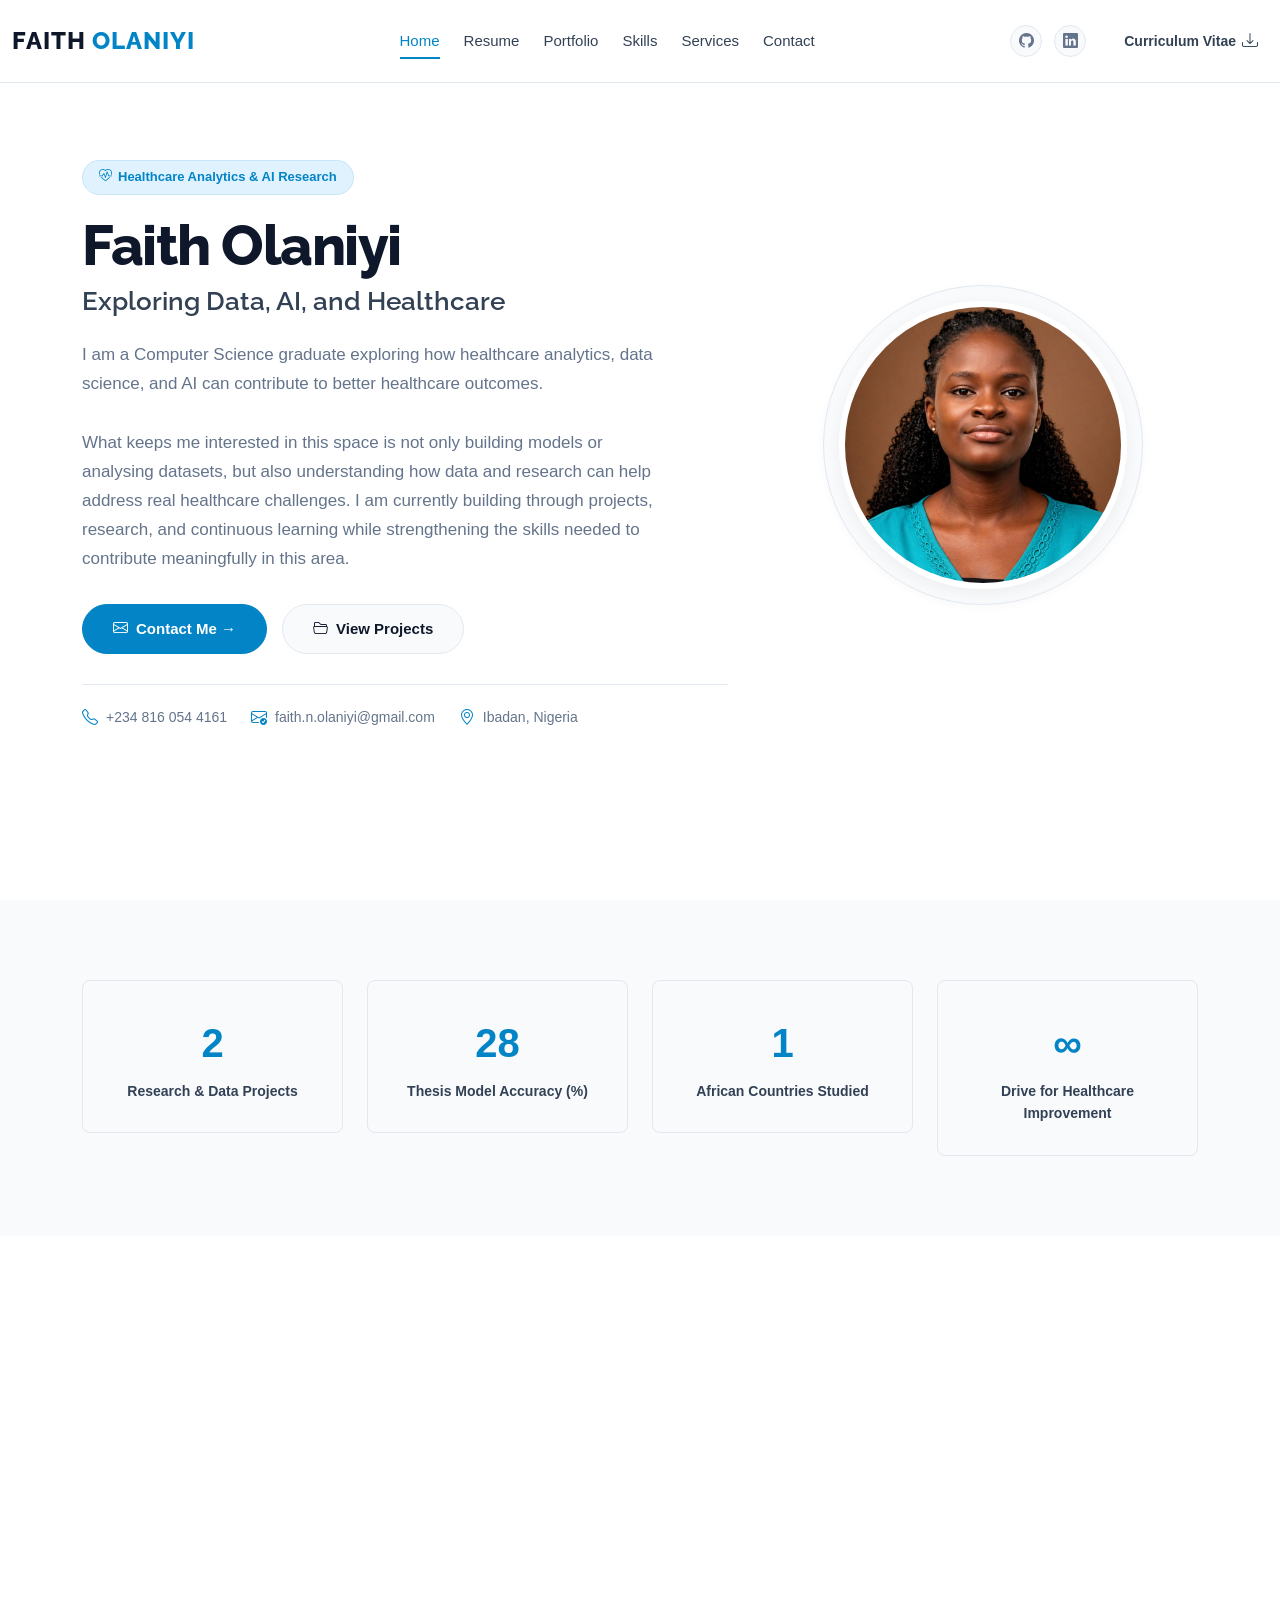
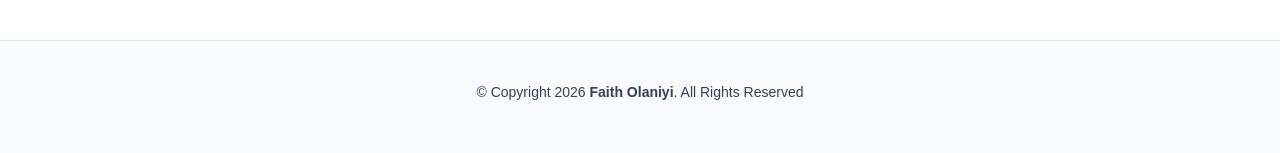
==== index.html @ afe3a3bd "fix nav button" ====
<!DOCTYPE html>
<html lang="en">

<head>
  <meta charset="utf-8">
  <meta content="width=device-width, initial-scale=1.0" name="viewport">

  <title>Faith Olaniyi | Healthcare Analytics • AI Research • Public Health</title>
  <meta
    content="Faith Olaniyi — Emerging Health Data Scientist and AI Researcher at the intersection of Machine Learning, Artificial Intelligence, and Public Health in Africa."
    name="description">
  <meta
    content="Health Data Science, AI Research, Machine Learning, Public Health, Child Malnutrition, Streamlit, Python"
    name="keywords">

  <!-- Favicons -->
  <link
    href="data:image/svg+xml,<svg xmlns=%22http://www.w3.org/2000/svg%22 viewBox=%220 0 100 100%22><text y=%22.9em%22 font-size=%2290%22>🩺</text></svg>"
    rel="icon">

  <!-- Google Fonts -->
  <link
    href="https://fonts.googleapis.com/css?family=Open+Sans:300,300i,400,400i,600,600i,700,700i|Raleway:300,300i,400,400i,500,500i,600,600i,700,700i|Poppins:300,300i,400,400i,500,500i,600,600i,700,700i"
    rel="stylesheet">

  <!-- Vendor CSS Files -->
  <link href="assets/vendor/aos/aos.css" rel="stylesheet">
  <link href="assets/vendor/bootstrap/css/bootstrap.min.css" rel="stylesheet">
  <link href="assets/vendor/bootstrap-icons/bootstrap-icons.css" rel="stylesheet">
  <link href="assets/vendor/boxicons/css/boxicons.min.css" rel="stylesheet">
  <link href="assets/vendor/glightbox/css/glightbox.min.css" rel="stylesheet">
  <link href="assets/vendor/swiper/swiper-bundle.min.css" rel="stylesheet">

  <!-- Template Main CSS File -->
  <link href="assets/css/style.css" rel="stylesheet">
</head>

<body>

  <!-- ======= Header ======= -->
  <header id="header" class="fixed-top">
    <div class="container-fluid d-flex justify-content-between align-items-center">

      <h1 class="logo me-auto me-lg-0"><a href="index.html">FAITH <span>OLANIYI</span></a></h1>

      <nav id="navbar" class="navbar order-last order-lg-0">
        <ul>
          <li><a class="active" href="index.html">Home</a></li>
          <li><a href="resume.html">Resume</a></li>
          <li><a href="portfolio.html">Portfolio</a></li>
          <li><a href="skills.html">Skills</a></li>
          <li><a href="services.html">Services</a></li>
          <li><a href="contact.html">Contact</a></li>
        </ul>
      </nav><!-- .navbar -->

      <div class="header-social-links d-flex align-items-center">
        <a href="https://github.com/faithopia21" class="github" target="_blank" rel="noopener" title="GitHub"><i
            class="bi bi-github"></i></a>
        <a href="https://www.linkedin.com/in/faith-oluwanifemi-olaniyi/" class="linkedin" target="_blank" rel="noopener"
          title="LinkedIn"><i class="bi bi-linkedin"></i></a>
        <a href="https://drive.google.com/file/d/1GLb9bj02l4oCWZSG1vQ8iIWyE7MvM2R3/view?usp=sharing" target="_blank"
          rel="noopener" class="header-cv-link ms-3" title="View Curriculum Vitae (Google Drive)">
          <span class="d-none d-md-inline">Curriculum Vitae</span>
          <span class="d-inline d-md-none">CV</span>
          <i class="bi bi-download"></i>
        </a>
      </div>

      <i class="bi bi-list mobile-nav-toggle ms-2"></i>

    </div>

  </header><!-- End Header -->

  <!-- ======= Mobile Nav Overlay (sibling of header — not inside it) ======= -->
  <!-- Keeping this outside #header avoids the backdrop-filter containing-block bug -->
  <div id="mobile-nav-overlay" aria-hidden="true">
    <div id="mobile-nav-drawer">
      <div id="mobile-nav-close">
        <i class="bi bi-x mobile-nav-close-icon" aria-label="Close menu"></i>
      </div>
      <nav>
        <ul>
          <li><a class="active" href="index.html">Home</a></li>
          <li><a href="resume.html">Resume</a></li>
          <li><a href="portfolio.html">Portfolio</a></li>
          <li><a href="skills.html">Skills</a></li>
          <li><a href="services.html">Services</a></li>
          <li><a href="contact.html">Contact</a></li>
        </ul>
      </nav>
    </div>
  </div><!-- End Mobile Nav Overlay -->

  <!-- ======= Hero Section ======= -->
  <section id="hero">
    <div class="container" data-aos="zoom-in" data-aos-delay="100">
      <div class="hero-content">
        <div class="hero-left text-start">
          <div class="badge-clinical">
            <i class="bi bi-heart-pulse"></i> Healthcare Analytics &amp; AI Research
          </div>
          <h1>Faith Olaniyi</h1>
          <h2>Exploring Data, AI, and Healthcare</h2>
          <p class="hero-bio">
            I am a Computer Science graduate exploring how healthcare analytics, data science, and AI can contribute to
            better healthcare outcomes.
          </p>
          <p class="hero-bio">
            What keeps me interested in this space is not only building models or analysing datasets, but also
            understanding how data and research can help address real healthcare challenges. I am currently building
            through projects, research, and continuous learning while strengthening the skills needed to contribute
            meaningfully in this area.
          </p>
          <div class="hero-btns">
            <a href="contact.html" class="btn-primary-blue"><i class="bi bi-envelope"></i> Contact Me &rarr;</a>
            <a href="portfolio.html" class="btn-secondary-blue"><i class="bi bi-folder2-open"></i> View Projects</a>
          </div>
          <div class="hero-contact-footer">
            <div class="hero-contact-item">
              <i class="bi bi-telephone"></i>
              <a href="tel:+2348160544161">+234 816 054 4161</a>
            </div>
            <div class="hero-contact-item">
              <i class="bi bi-envelope-check"></i>
              <a href="mailto:faith.n.olaniyi@gmail.com">faith.n.olaniyi@gmail.com</a>
            </div>
            <div class="hero-contact-item">
              <i class="bi bi-geo-alt"></i>
              <span>Ibadan, Nigeria</span>
            </div>
          </div>
        </div>
        <div class="hero-right">
          <div class="profile-image-container">
            <img src="assets/img/porfolio pic.jpg" alt="Faith Olaniyi Profile Picture">
          </div>
        </div>
      </div>
    </div>
  </section><!-- End Hero -->

  <main id="main">

    <!-- ======= Stats Section ======= -->
    <section id="facts" class="facts section-bg">
      <div class="container" data-aos="fade-up">

        <div class="row justify-content-center">
          <div class="col-lg-3 col-md-6 mb-4 mb-lg-0">
            <div class="stat-box">
              <span data-purecounter-start="0" data-purecounter-end="6" data-purecounter-duration="1"
                class="purecounter">0</span>
              <p>Research &amp; Data Projects</p>
            </div>
          </div>

          <div class="col-lg-3 col-md-6 mb-4 mb-lg-0">
            <div class="stat-box">
              <span data-purecounter-start="0" data-purecounter-end="91.67" data-purecounter-duration="1"
                class="purecounter">0</span>
              <p>Thesis Model Accuracy (%)</p>
            </div>
          </div>

          <div class="col-lg-3 col-md-6 mb-4 mb-md-0">
            <div class="stat-box">
              <span data-purecounter-start="0" data-purecounter-end="2" data-purecounter-duration="1"
                class="purecounter">0</span>
              <p>African Countries Studied</p>
            </div>
          </div>

          <div class="col-lg-3 col-md-6">
            <div class="stat-box">
              <span>&infin;</span>
              <p>Drive for Healthcare Improvement</p>
            </div>
          </div>
        </div>

      </div>
    </section><!-- End Stats Section -->


  </main><!-- End #main -->

  <!-- ======= Footer ======= -->
  <footer id="footer">
    <div class="container">
      <div class="copyright">
        &copy; Copyright 2026 <strong><span>Faith Olaniyi</span></strong>. All Rights Reserved
      </div>
    </div>
  </footer><!-- End Footer -->

  <div id="preloader"></div>
  <a href="#" class="back-to-top d-flex align-items-center justify-content-center"><i
      class="bi bi-arrow-up-short"></i></a>

  <!-- Vendor JS Files -->
  <script src="assets/vendor/purecounter/purecounter_vanilla.js"></script>
  <script src="assets/vendor/aos/aos.js"></script>
  <script src="assets/vendor/bootstrap/js/bootstrap.bundle.min.js"></script>
  <script src="assets/vendor/glightbox/js/glightbox.min.js"></script>
  <script src="assets/vendor/isotope-layout/isotope.pkgd.min.js"></script>
  <script src="assets/vendor/swiper/swiper-bundle.min.js"></script>
  <script src="assets/vendor/waypoints/noframework.waypoints.js"></script>
  <script src="assets/vendor/php-email-form/validate.js"></script>

  <!-- Template Main JS File -->
  <script src="assets/js/main.js"></script>

</body>

</html>
---- assets/css/style.css ----
/* Custom Clinical / Medical Blue CSS Theme
   Author: Antigravity / Faith Olaniyi Portfolio
   Color Palette: White, Slate Gray, Powder Blue/Medical Accent (#0284c7)
*/

:root {
  --bg-color: #ffffff;
  --bg-secondary: #f8fafc;
  --bg-tertiary: #f1f5f9;
  --text-primary: #0f172a; /* Slate 900 */
  --text-secondary: #334155; /* Slate 700 */
  --text-muted: #64748b; /* Slate 500 */
  --accent-color: #0284c7; /* Clinical sky-blue / powder-blue primary */
  --accent-hover: #0ea5e9; /* Sky 500 */
  --accent-light: #e0f2fe; /* Sky 100 */
  --border-color: #e2e8f0; /* Slate 200 */
  --card-bg: #ffffff;
  --header-bg: rgba(255, 255, 255, 0.95);
  --hero-overlay: rgba(255, 255, 255, 0.95);
  
  --shadow-sm: 0 2px 8px rgba(15, 23, 42, 0.03);
  --shadow-md: 0 8px 20px rgba(2, 132, 199, 0.06);
  --shadow-lg: 0 16px 36px rgba(2, 132, 199, 0.12);
  --transition: all 0.3s cubic-bezier(0.25, 0.8, 0.25, 1);
}

@media (prefers-color-scheme: dark) {
  :root {
    --bg-color: #0f172a; /* Slate 900 */
    --bg-secondary: #1e293b; /* Slate 800 */
    --bg-tertiary: #334155; /* Slate 700 */
    --text-primary: #f8fafc; /* Slate 50 */
    --text-secondary: #cbd5e1; /* Slate 300 */
    --text-muted: #94a3b8; /* Slate 400 */
    --accent-color: #38bdf8; /* Sky 400 */
    --accent-hover: #7dd3fc; /* Sky 300 */
    --accent-light: rgba(56, 189, 248, 0.15); /* Transparent Sky */
    --border-color: #334155; /* Slate 700 */
    --card-bg: #1e293b; /* Slate 800 */
    --header-bg: rgba(15, 23, 42, 0.95);
    --hero-overlay: rgba(15, 23, 42, 0.95);
    
    --shadow-sm: 0 2px 8px rgba(0, 0, 0, 0.2);
    --shadow-md: 0 8px 20px rgba(0, 0, 0, 0.3);
    --shadow-lg: 0 16px 36px rgba(0, 0, 0, 0.4);
  }
}

/* Global Styles */
body {
  font-family: -apple-system, BlinkMacSystemFont, "Segoe UI", Roboto, Helvetica, Arial, sans-serif;
  background-color: var(--bg-color);
  color: var(--text-secondary);
  line-height: 1.6;
}

a {
  color: var(--accent-color);
  text-decoration: none;
  transition: var(--transition);
}

a:hover {
  color: var(--accent-hover);
}

h1, h2, h3, h4, h5, h6 {
  font-family: "Raleway", -apple-system, sans-serif;
  color: var(--text-primary);
  font-weight: 700;
}

/* Main Wrapper */
#main {
  margin-top: 80px;
  min-height: calc(100vh - 160px);
}

@media (max-width: 992px) {
  #main {
    margin-top: 70px;
  }
}

/*--------------------------------------------------------------
# Preloader & Back to Top
--------------------------------------------------------------*/
#preloader {
  position: fixed;
  top: 0;
  left: 0;
  right: 0;
  bottom: 0;
  z-index: 9999;
  overflow: hidden;
  background: var(--bg-color);
}

#preloader:before {
  content: "";
  position: fixed;
  top: calc(50% - 30px);
  left: calc(50% - 30px);
  border: 4px solid var(--accent-color);
  border-top-color: var(--accent-light);
  border-radius: 50%;
  width: 50px;
  height: 50px;
  animation: animate-preloader 1s linear infinite;
}

@keyframes animate-preloader {
  0% { transform: rotate(0deg); }
  100% { transform: rotate(360deg); }
}

.back-to-top {
  position: fixed;
  visibility: hidden;
  opacity: 0;
  right: 20px;
  bottom: 20px;
  z-index: 996;
  background: var(--accent-color);
  width: 44px;
  height: 44px;
  border-radius: 50%;
  display: flex;
  align-items: center;
  justify-content: center;
  transition: var(--transition);
  box-shadow: 0 4px 10px rgba(2, 132, 199, 0.3);
}

.back-to-top i {
  font-size: 24px;
  color: #fff;
  line-height: 0;
}

.back-to-top:hover {
  background: var(--accent-hover);
  transform: translateY(-2px);
}

.back-to-top.active {
  visibility: visible;
  opacity: 1;
}

/*--------------------------------------------------------------
# Header & Navigation
--------------------------------------------------------------*/
#header {
  background: var(--header-bg);
  backdrop-filter: blur(8px);
  border-bottom: 1px solid var(--border-color);
  z-index: 997;
  padding: 15px 0;
  transition: var(--transition);
}

@media (max-width: 576px) {
  #header .logo {
    font-size: 15px;
    letter-spacing: 0.5px;
  }
}

@media (max-width: 420px) {
  #header .logo {
    font-size: 13px;
    letter-spacing: 0;
  }
}

@media (max-width: 768px) {
  #header {
    padding: 10px 0;
  }
}

#header .logo {
  font-size: 24px;
  margin: 0;
  padding: 0;
  font-weight: 800;
  letter-spacing: 1px;
}

#header .logo a {
  color: var(--text-primary);
  display: inline-flex;
  align-items: center;
  gap: 6px;
}

#header .logo a span {
  color: var(--accent-color);
}

.navbar {
  padding: 0;
}

.navbar ul {
  margin: 0;
  padding: 0;
  display: flex;
  list-style: none;
  align-items: center;
}

.navbar li {
  position: relative;
  padding: 10px 0 10px 24px;
}

.navbar a,
.navbar a:focus {
  display: flex;
  align-items: center;
  justify-content: space-between;
  font-family: -apple-system, sans-serif;
  font-size: 15px;
  font-weight: 500;
  color: var(--text-secondary);
  white-space: nowrap;
  transition: var(--transition);
  position: relative;
  padding: 4px 0;
}

.navbar a i {
  font-size: 12px;
  line-height: 0;
  margin-left: 5px;
}

.navbar>ul>li>a::before {
  content: "";
  position: absolute;
  width: 0;
  height: 2px;
  bottom: -2px;
  left: 0;
  background-color: var(--accent-color);
  visibility: hidden;
  transition: var(--transition);
}

.navbar a:hover::before,
.navbar li:hover>a::before,
.navbar .active::before {
  visibility: visible;
  width: 100%;
}

.navbar a:hover,
.navbar .active,
.navbar .active:focus,
.navbar li:hover>a {
  color: var(--accent-color);
}

/* Header Social Links & CV Button */
.header-social-links {
  padding-left: 15px;
  gap: 12px;
}

.header-social-links a {
  color: var(--text-muted);
  display: inline-flex;
  align-items: center;
  justify-content: center;
  width: 32px;
  height: 32px;
  border-radius: 50%;
  background: var(--bg-secondary);
  border: 1px solid var(--border-color);
  transition: var(--transition);
  font-size: 15px;
}

.header-social-links a:hover {
  color: var(--accent-color);
  background: var(--accent-light);
  border-color: var(--accent-color);
  transform: translateY(-2px);
}

.header-social-links .header-cv-link {
  color: var(--text-secondary);
  font-size: 14px;
  font-weight: 600;
  padding: 4px 10px;
  display: inline-flex;
  align-items: center;
  gap: 6px;
  width: auto;
  height: auto;
  background: none;
  border: none;
  border-radius: 0;
  transition: var(--transition);
}

.header-social-links .header-cv-link:hover {
  color: var(--accent-color);
  background: none;
  transform: translateY(-1px);
}

.header-social-links .header-cv-link i {
  font-size: 16px;
}

/* Mobile Nav Toggle (hamburger in header) */
.mobile-nav-toggle {
  color: var(--text-primary);
  font-size: 28px;
  cursor: pointer;
  display: none;
  line-height: 0;
  background: none;
  border: none;
  padding: 0;
  transition: var(--transition);
}

@media (max-width: 991px) {
  /* Show hamburger; hide desktop nav links */
  .mobile-nav-toggle {
    display: block;
  }
  .navbar ul {
    display: none;
  }

  /* Prevent page from scrolling behind the open drawer */
  body.mobile-nav-active {
    overflow: hidden;
  }
}

/* Desktop: always hide the overlay regardless */
@media (min-width: 992px) {
  #mobile-nav-overlay {
    visibility: hidden !important;
    pointer-events: none !important;
    opacity: 0 !important;
  }
}

/* ─── Mobile Nav Overlay (backdrop + drawer container) ─── */
#mobile-nav-overlay {
  visibility: hidden;
  pointer-events: none;
  position: fixed;
  inset: 0;
  background: rgba(15, 23, 42, 0.5);
  backdrop-filter: blur(3px);
  z-index: 1000;           /* > #header z-index: 997 */
  opacity: 0;
  transition: opacity 0.25s ease, visibility 0s linear 0.25s;
}

#mobile-nav-overlay.active {
  visibility: visible;
  pointer-events: auto;
  opacity: 1;
  transition: opacity 0.25s ease, visibility 0s linear 0s;
}

/* ─── Slide-out Drawer Panel ─── */
#mobile-nav-drawer {
  position: absolute;
  top: 0;
  right: 0;
  bottom: 0;
  width: 290px;
  max-width: 88%;
  background: var(--card-bg);
  border-left: 1px solid var(--border-color);
  box-shadow: -6px 0 32px rgba(0, 0, 0, 0.2);
  display: flex;
  flex-direction: column;
  overflow-y: auto;
  transform: translateX(100%);
  transition: transform 0.3s cubic-bezier(0.4, 0, 0.2, 1);
}

#mobile-nav-overlay.active #mobile-nav-drawer {
  transform: translateX(0);
}

/* ─── Close Button (X) — top of drawer, not floating ─── */
#mobile-nav-close {
  position: sticky;
  top: 0;
  display: flex;
  align-items: center;
  justify-content: flex-end;
  padding: 18px 20px 12px 20px;
  background: var(--card-bg);
  z-index: 1;
  flex-shrink: 0;
}

.mobile-nav-close-icon {
  font-size: 26px;
  color: var(--text-muted);
  cursor: pointer;
  line-height: 1;
  padding: 6px;
  border-radius: 8px;
  transition: var(--transition);
  background: none;
  border: none;
}

.mobile-nav-close-icon:hover {
  color: var(--accent-color);
  background: var(--accent-light);
}

/* ─── Nav Links inside Drawer ─── */
#mobile-nav-drawer nav {
  flex: 1;
  padding: 8px 0 30px 0;
}

#mobile-nav-drawer nav ul {
  list-style: none;
  margin: 0;
  padding: 0;
  display: flex;
  flex-direction: column;
}

#mobile-nav-drawer nav ul li {
  border-bottom: 1px solid var(--border-color);
}

#mobile-nav-drawer nav ul li:last-child {
  border-bottom: none;
}

#mobile-nav-drawer nav ul li a {
  display: flex;
  align-items: center;
  gap: 14px;
  padding: 16px 28px;
  font-size: 16px;
  font-weight: 600;
  color: var(--text-secondary);
  text-decoration: none;
  transition: var(--transition);
  white-space: nowrap;
}

#mobile-nav-drawer nav ul li a::before {
  content: '';
  display: block;
  width: 6px;
  height: 6px;
  border-radius: 50%;
  background: var(--border-color);
  flex-shrink: 0;
  transition: var(--transition);
}

#mobile-nav-drawer nav ul li a:hover,
#mobile-nav-drawer nav ul li a.active {
  color: var(--accent-color);
  background: var(--accent-light);
}

#mobile-nav-drawer nav ul li a:hover::before,
#mobile-nav-drawer nav ul li a.active::before {
  background: var(--accent-color);
}

/*--------------------------------------------------------------
# Sections General
--------------------------------------------------------------*/
section {
  padding: 80px 0;
}

.section-bg {
  background-color: var(--bg-secondary);
}

.section-title {
  text-align: center;
  padding-bottom: 40px;
}

.section-title h2 {
  font-size: 32px;
  font-weight: 800;
  text-transform: uppercase;
  margin-bottom: 15px;
  padding-bottom: 15px;
  position: relative;
  letter-spacing: 1px;
}

.section-title h2::after {
  content: "";
  position: absolute;
  display: block;
  width: 60px;
  height: 3px;
  background: var(--accent-color);
  bottom: 0;
  left: calc(50% - 30px);
}

.section-title p {
  color: var(--text-muted);
  max-width: 600px;
  margin: 0 auto;
  font-size: 16px;
}

/*--------------------------------------------------------------
# Hero Section (Screenshot Inspired)
--------------------------------------------------------------*/
#hero {
  width: 100%;
  min-height: calc(100vh - 80px);
  display: flex;
  align-items: center;
  padding: 130px 0 60px 0;
  background: linear-gradient(var(--hero-overlay), var(--hero-overlay)), url("../img/hero-bg.jpeg") center center no-repeat;
  background-size: cover;
}

.hero-content {
  display: flex;
  align-items: center;
  justify-content: space-between;
  gap: 40px;
  width: 100%;
}

.hero-left {
  flex: 1.2;
}

.hero-right {
  flex: 0.8;
  display: flex;
  justify-content: center;
  align-items: center;
}

.badge-clinical {
  display: inline-flex;
  align-items: center;
  gap: 6px;
  background: var(--accent-light);
  color: var(--accent-color);
  font-size: 13px;
  font-weight: 600;
  padding: 6px 16px;
  border-radius: 50px;
  margin-bottom: 20px;
  border: 1px solid rgba(2, 132, 199, 0.1);
}

#hero h1 {
  font-size: 56px;
  line-height: 1.1;
  color: var(--text-primary);
  margin-bottom: 10px;
  font-weight: 800;
  letter-spacing: -1.5px;
}

#hero h2 {
  font-size: 26px;
  font-weight: 600;
  color: var(--text-secondary);
  margin-bottom: 24px;
}

.hero-bio {
  font-size: 17px;
  color: var(--text-muted);
  margin-bottom: 30px;
  max-width: 580px;
  line-height: 1.7;
}

.hero-btns {
  display: flex;
  gap: 15px;
  margin-bottom: 30px;
  flex-wrap: wrap;
}

.btn-primary-blue,
.btn-secondary-blue {
  font-family: -apple-system, sans-serif;
  font-weight: 600;
  font-size: 15px;
  padding: 12px 30px;
  border-radius: 50px;
  display: inline-flex;
  align-items: center;
  gap: 8px;
  transition: var(--transition);
}

.btn-primary-blue {
  background: var(--accent-color);
  color: #fff;
  border: 1px solid var(--accent-color);
}

.btn-primary-blue:hover {
  background: var(--accent-hover);
  border-color: var(--accent-hover);
  color: #fff;
  transform: translateY(-2px);
  box-shadow: 0 6px 20px rgba(2, 132, 199, 0.2);
}

.btn-secondary-blue {
  background: var(--bg-secondary);
  color: var(--text-primary);
  border: 1px solid var(--border-color);
}

.btn-secondary-blue:hover {
  background: var(--bg-tertiary);
  border-color: var(--text-muted);
  color: var(--text-primary);
  transform: translateY(-2px);
}

.btn-primary-blue.btn-sm,
.btn-secondary-blue.btn-sm {
  padding: 6px 16px;
  font-size: 13px;
  gap: 5px;
}

.hero-contact-footer {
  display: flex;
  gap: 24px;
  border-top: 1px solid var(--border-color);
  padding-top: 20px;
  flex-wrap: wrap;
}

.hero-contact-item {
  display: flex;
  align-items: center;
  gap: 8px;
  font-size: 14px;
  color: var(--text-muted);
}

.hero-contact-item i {
  color: var(--accent-color);
  font-size: 16px;
}

.hero-contact-item a {
  color: var(--text-muted);
}

.hero-contact-item a:hover {
  color: var(--accent-color);
}

/* Circular Profile Pic (Screenshot Inspired) */
.profile-image-container {
  position: relative;
  width: 320px;
  height: 320px;
  border-radius: 50%;
  padding: 15px;
  background: var(--bg-secondary);
  border: 1px solid var(--border-color);
  box-shadow: var(--shadow-sm);
  display: flex;
  justify-content: center;
  align-items: center;
  transition: var(--transition);
}

.profile-image-container:hover {
  box-shadow: var(--shadow-lg);
  border-color: var(--accent-color);
}

.profile-image-container img {
  width: 100%;
  height: 100%;
  border-radius: 50%;
  object-fit: cover;
  border: 6px solid #fff;
  box-shadow: 0 4px 15px rgba(0, 0, 0, 0.05);
}

@media (max-width: 991px) {
  [data-aos] {
    opacity: 1 !important;
    transform: none !important;
    transition: none !important;
  }
  #hero {
    min-height: auto;
    height: auto;
    padding: 120px 0 60px 0;
  }
  .hero-content {
    flex-direction: column;
    text-align: center;
  }
  .hero-left {
    order: 2;
  }
  .hero-right {
    order: 1;
    margin-bottom: 20px;
  }
  .hero-bio {
    margin-left: auto;
    margin-right: auto;
  }
  .hero-btns {
    justify-content: center;
  }
  .hero-contact-footer {
    justify-content: center;
  }
  #hero h1 {
    font-size: 36px;
    letter-spacing: -0.5px;
  }
  #hero h2 {
    font-size: 20px;
  }
  .profile-image-container {
    width: 260px;
    height: 260px;
  }
}

@media (max-width: 576px) {
  #hero h1 {
    font-size: 28px;
    letter-spacing: -0.5px;
  }
  #hero h2 {
    font-size: 17px;
    margin-bottom: 16px;
  }
  .hero-bio {
    font-size: 15px;
  }
}

/*--------------------------------------------------------------
# About & Skills
--------------------------------------------------------------*/
.about-box {
  background: var(--card-bg);
  border-radius: 12px;
  border: 1px solid var(--border-color);
  padding: 40px;
  box-shadow: var(--shadow-sm);
}

.about-details ul {
  list-style: none;
  padding: 0;
}

.about-details ul li {
  padding-bottom: 12px;
  display: flex;
  align-items: center;
  gap: 10px;
}

.about-details ul i {
  font-size: 20px;
  color: var(--accent-color);
}

.skills-content {
  margin-top: 30px;
}

.skills .progress {
  height: 60px;
  display: block;
  background: none;
  border-radius: 0;
  margin-bottom: 10px;
}

.skills .progress .skill {
  padding: 0;
  margin: 0 0 6px 0;
  text-transform: uppercase;
  display: block;
  font-weight: 600;
  font-size: 13px;
  color: var(--text-primary);
}

.skills .progress .skill .val {
  float: right;
}

.skills .progress-bar-wrap {
  background: var(--bg-tertiary);
  border-radius: 4px;
}

.skills .progress-bar {
  width: 1px;
  height: 8px;
  transition: 0.9s;
  background-color: var(--accent-color);
  border-radius: 4px;
}

/* Stats Counter Box */
.stat-box {
  text-align: center;
  padding: 30px;
  background: var(--bg-secondary);
  border: 1px solid var(--border-color);
  border-radius: 8px;
  transition: var(--transition);
}

.stat-box:hover {
  transform: translateY(-3px);
  border-color: var(--accent-color);
  box-shadow: var(--shadow-md);
}

.stat-box span {
  font-size: 40px;
  font-weight: 800;
  color: var(--accent-color);
  display: block;
  margin-bottom: 5px;
}

.stat-box p {
  margin: 0;
  font-size: 14px;
  font-weight: 600;
  color: var(--text-secondary);
}

/*--------------------------------------------------------------
# Resume (Clinical Timeline)
--------------------------------------------------------------*/
.resume .resume-title {
  font-size: 22px;
  font-weight: 700;
  margin-top: 20px;
  margin-bottom: 20px;
  color: var(--text-primary);
  text-transform: uppercase;
  letter-spacing: 0.5px;
}

.resume .resume-item {
  padding: 0 0 25px 25px;
  margin-top: -2px;
  border-left: 2px solid var(--accent-light);
  position: relative;
}

.resume .resume-item:hover {
  border-left-color: var(--accent-color);
}

.resume .resume-item h4 {
  font-size: 18px;
  font-weight: 700;
  color: var(--text-primary);
  margin-bottom: 5px;
}

.resume .resume-item h5 {
  font-size: 14px;
  background: var(--accent-light);
  padding: 4px 12px;
  display: inline-block;
  font-weight: 600;
  margin-bottom: 12px;
  color: var(--accent-color);
  border-radius: 4px;
}

.resume .resume-item p em {
  font-style: normal;
  font-weight: 600;
  color: var(--text-muted);
}

.resume .resume-item ul {
  padding-left: 20px;
  margin-top: 10px;
}

.resume .resume-item ul li {
  padding-bottom: 8px;
}

.resume .resume-item::before {
  content: "";
  position: absolute;
  width: 14px;
  height: 14px;
  border-radius: 50%;
  left: -8px;
  top: 4px;
  background: #fff;
  border: 2px solid var(--accent-color);
  transition: var(--transition);
}

.resume .resume-item:hover::before {
  background: var(--accent-color);
}

.resume .resume-item:last-child {
  padding-bottom: 0;
  border-left: 0;
}

.resume-skills-grid {
  display: grid;
  grid-template-columns: repeat(auto-fit, minmax(200px, 1fr));
  gap: 20px;
  margin-top: 30px;
}

.resume-skill-card {
  background: var(--bg-secondary);
  border: 1px solid var(--border-color);
  padding: 24px;
  border-radius: 8px;
}

.resume-skill-card h4 {
  font-size: 16px;
  margin-bottom: 12px;
  border-bottom: 2px solid var(--border-color);
  padding-bottom: 6px;
}

.resume-skill-card ul {
  list-style: none;
  padding: 0;
}

.resume-skill-card li {
  font-size: 14px;
  margin-bottom: 8px;
  display: flex;
  align-items: center;
  gap: 8px;
}

.resume-skill-card li::before {
  content: "•";
  color: var(--accent-color);
  font-size: 18px;
}

/*--------------------------------------------------------------
# Services
--------------------------------------------------------------*/
.services .icon-box {
  text-align: left;
  padding: 40px 30px;
  transition: var(--transition);
  background: var(--card-bg);
  border: 1px solid var(--border-color);
  border-radius: 12px;
  box-shadow: var(--shadow-sm);
  height: 100%;
}

.services .icon-box:hover {
  transform: translateY(-5px);
  box-shadow: var(--shadow-lg);
  border-color: var(--accent-color);
}

.services .icon-box .icon {
  margin-bottom: 20px;
  width: 60px;
  height: 60px;
  display: flex;
  align-items: center;
  justify-content: center;
  background: var(--accent-light);
  border-radius: 12px;
}

.services .icon-box .icon i {
  font-size: 28px;
  color: var(--accent-color);
}

.services .icon-box h4 {
  font-weight: 700;
  margin-bottom: 12px;
  font-size: 20px;
}

.services .icon-box h4 a {
  color: var(--text-primary);
}

.services .icon-box h4 a:hover {
  color: var(--accent-color);
}

.services .icon-box p {
  line-height: 24px;
  font-size: 14px;
  color: var(--text-muted);
  margin-bottom: 0;
}

/*--------------------------------------------------------------
# Portfolio (Filters and Antigravity Cards)
--------------------------------------------------------------*/
.portfolio #portfolio-flters {
  padding: 0;
  margin: 0 auto 30px auto;
  list-style: none;
  text-align: center;
}

.portfolio #portfolio-flters li {
  cursor: pointer;
  display: inline-block;
  padding: 8px 20px;
  font-size: 14px;
  font-weight: 600;
  line-height: 1;
  text-transform: uppercase;
  color: var(--text-secondary);
  margin: 0 4px 10px 4px;
  transition: var(--transition);
  border-radius: 50px;
  border: 1px solid var(--border-color);
  background: var(--bg-color);
}

.portfolio #portfolio-flters li:hover,
.portfolio #portfolio-flters li.filter-active {
  color: #fff;
  background: var(--accent-color);
  border-color: var(--accent-color);
}

/* Antigravity Card Layout */
.portfolio-item {
  margin-bottom: 30px;
}

.portfolio-item-content {
  background: var(--card-bg);
  border: 1px solid var(--border-color);
  border-radius: 12px;
  padding: 30px;
  box-shadow: var(--shadow-sm);
  transition: transform 0.3s cubic-bezier(0.25, 0.8, 0.25, 1), box-shadow 0.3s cubic-bezier(0.25, 0.8, 0.25, 1), border-color 0.3s ease;
  cursor: pointer;
  text-align: left;
}

/* Hover State: The Lift (Antigravity) */
.portfolio-item-content:hover {
  transform: translateY(-8px);
  box-shadow: var(--shadow-lg);
  border-color: var(--accent-color);
}

.project-header {
  display: flex;
  justify-content: space-between;
  align-items: flex-start;
  flex-wrap: wrap;
  gap: 15px;
  margin-bottom: 15px;
}

.project-badge {
  display: inline-block;
  font-size: 11px;
  font-weight: 700;
  text-transform: uppercase;
  letter-spacing: 0.5px;
  padding: 4px 12px;
  border-radius: 50px;
  margin-bottom: 8px;
}

.project-badge.research {
  background: var(--accent-light);
  color: var(--accent-color);
}

.project-badge.clinical {
  background: #f0fdfa;
  color: #0d9488;
}

.project-badge.engineering {
  background: #f0f3ff;
  color: #4f6cf7;
}

.project-title {
  font-size: 22px;
  font-weight: 700;
  color: var(--text-primary);
  margin: 0;
}

.portfolio-item-content:hover .project-title {
  color: var(--accent-color);
}

.project-description {
  font-size: 15px;
  color: var(--text-secondary);
  line-height: 1.6;
  margin-bottom: 20px;
}

.project-meta {
  display: flex;
  justify-content: space-between;
  align-items: center;
  flex-wrap: wrap;
  gap: 15px;
  border-top: 1px solid var(--border-color);
  padding-top: 15px;
}

.project-tags {
  display: flex;
  flex-wrap: wrap;
  gap: 8px;
}

.project-tags .tag {
  background: var(--bg-secondary);
  color: var(--text-muted);
  font-size: 13px;
  padding: 4px 12px;
  border-radius: 6px;
  display: inline-flex;
  align-items: center;
  gap: 5px;
  transition: var(--transition);
}

.portfolio-item-content:hover .project-tags .tag {
  background: var(--accent-light);
  color: var(--accent-color);
}

.project-links {
  display: flex;
  gap: 12px;
}

.project-links a {
  display: inline-flex;
  align-items: center;
  gap: 6px;
  font-size: 14px;
  font-weight: 600;
  padding: 8px 16px;
  border-radius: 50px;
  transition: var(--transition);
}

.project-links .btn-github {
  background: #24292e;
  color: #fff;
  border: 1px solid #24292e;
}

.project-links .btn-github:hover {
  background: #33393f;
  border-color: #33393f;
  transform: translateY(-2px);
}

.project-links .btn-live {
  background: var(--accent-color);
  color: #fff;
  border: 1px solid var(--accent-color);
}

.project-links .btn-live:hover {
  background: var(--accent-hover);
  border-color: var(--accent-hover);
  color: #fff;
  transform: translateY(-2px);
}

@media (max-width: 768px) {
  .project-header {
    flex-direction: column;
    align-items: flex-start;
  }
  .project-links {
    width: 100%;
    margin-top: 10px;
  }
}

/*--------------------------------------------------------------
# Contact Page Layout
--------------------------------------------------------------*/
.contact .info {
  background: var(--card-bg);
  border: 1px solid var(--border-color);
  border-radius: 12px;
  padding: 40px;
  box-shadow: var(--shadow-sm);
}

.contact .info-item {
  display: flex;
  align-items: center;
  padding: 20px;
  background: var(--bg-secondary);
  border: 1px solid var(--border-color);
  border-radius: 8px;
  transition: var(--transition);
  height: 100%;
}

.contact .info-item:hover {
  transform: translateY(-3px);
  border-color: var(--accent-color);
  box-shadow: var(--shadow-md);
  background: var(--bg-color);
}

.contact .info-item i {
  font-size: 24px;
  color: var(--accent-color);
  background: var(--accent-light);
  width: 50px;
  height: 50px;
  display: flex;
  justify-content: center;
  align-items: center;
  border-radius: 50%;
  margin-right: 15px;
}

.contact .info-item h4 {
  font-size: 18px;
  font-weight: 700;
  margin-bottom: 2px;
  color: var(--text-primary);
}

.contact .info-item p {
  font-size: 14px;
  margin: 0;
  color: var(--text-muted);
}

.contact .info-item p a {
  color: var(--text-secondary);
}

.contact .info-item p a:hover {
  color: var(--accent-color);
}

/*--------------------------------------------------------------
# Footer
--------------------------------------------------------------*/
#footer {
  background: var(--bg-secondary);
  border-top: 1px solid var(--border-color);
  padding: 40px 0;
  color: var(--text-secondary);
  font-size: 14px;
  text-align: center;
}

#footer .copyright {
  margin-bottom: 10px;
  font-weight: 500;
}
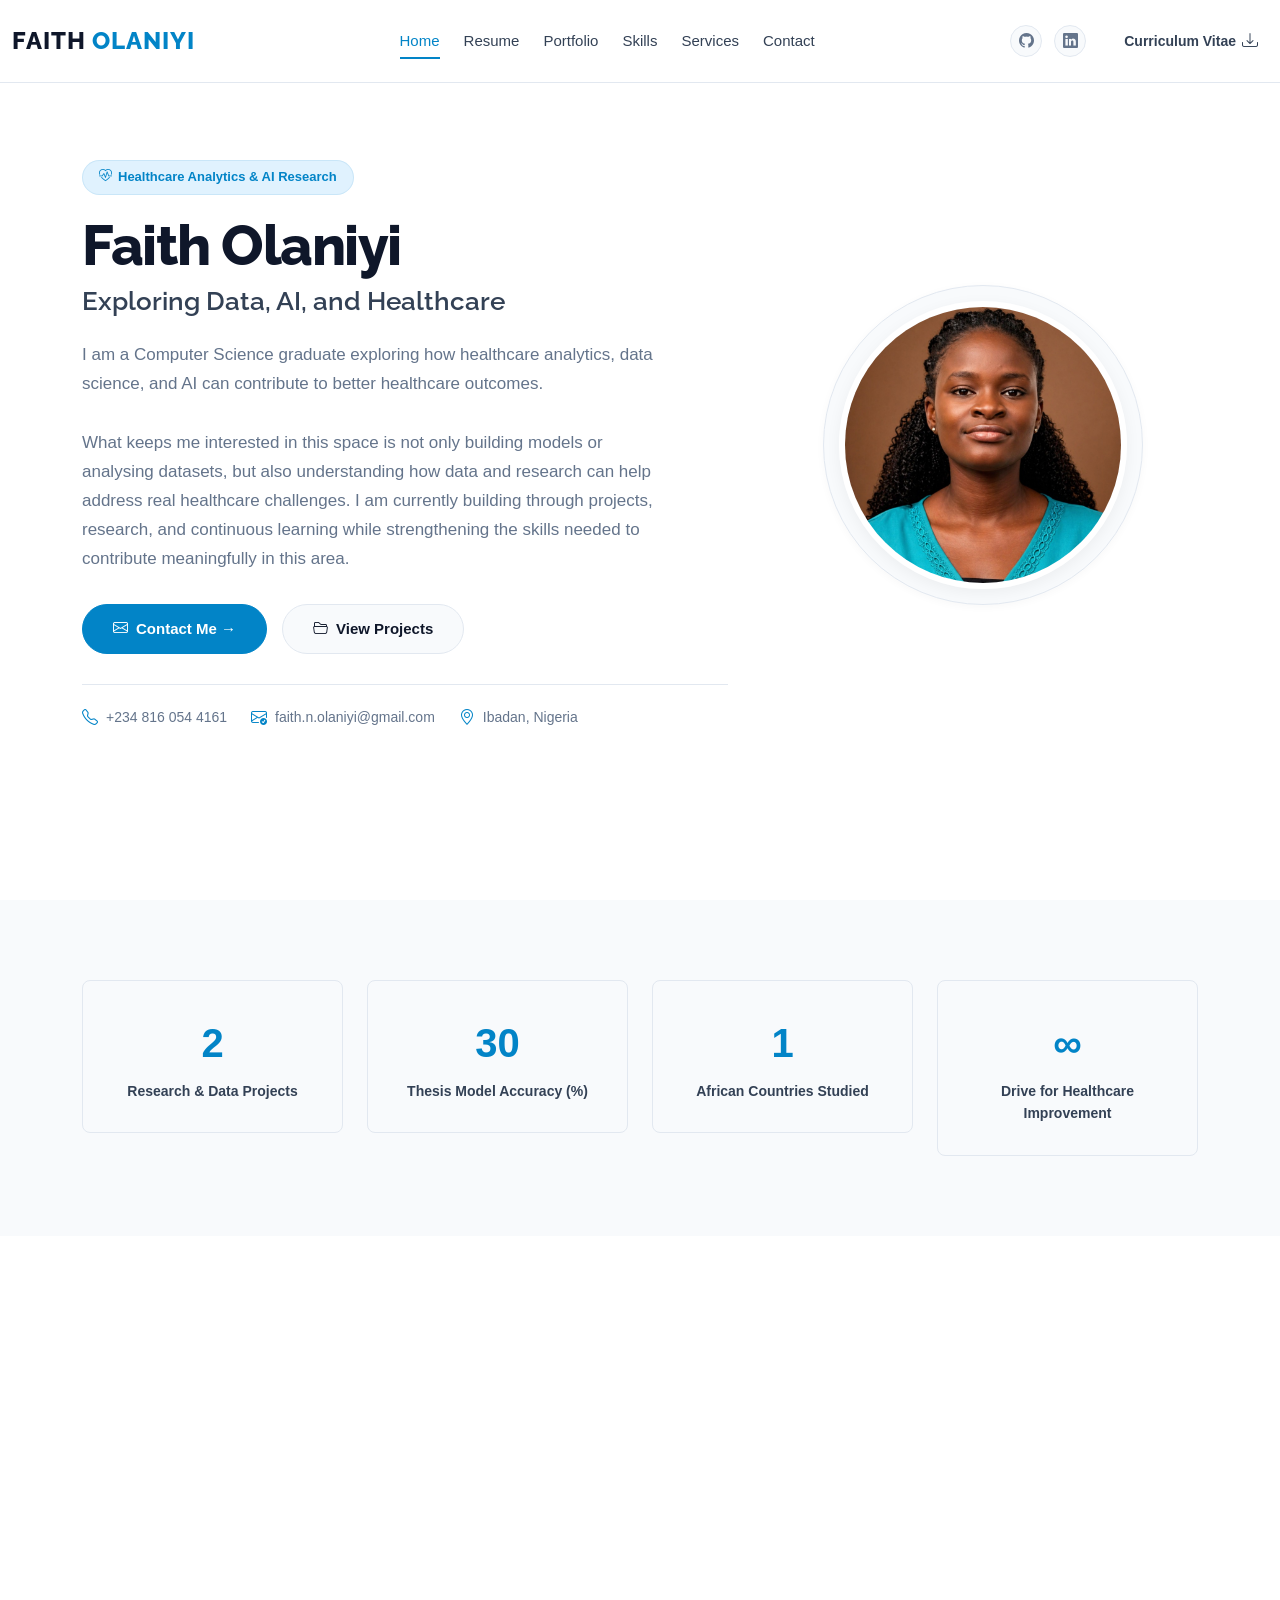
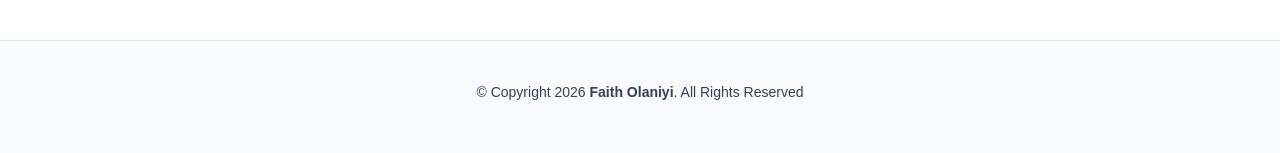
==== commit 54537787: "fix navbutton bug" ====
--- a/index.html
+++ b/index.html
@@ -52,6 +52,7 @@
           <li><a href="services.html">Services</a></li>
           <li><a href="contact.html">Contact</a></li>
         </ul>
+        <i class="bi bi-list mobile-nav-toggle"></i>
       </nav><!-- .navbar -->
 
       <div class="header-social-links d-flex align-items-center">
@@ -66,8 +67,6 @@
           <i class="bi bi-download"></i>
         </a>
       </div>
-
-      <i class="bi bi-list mobile-nav-toggle ms-2"></i>
 
     </div>
 
--- a/assets/css/style.css
+++ b/assets/css/style.css
@@ -162,15 +162,32 @@
 
 @media (max-width: 576px) {
   #header .logo {
-    font-size: 15px;
-    letter-spacing: 0.5px;
+    font-size: 13px;
+    letter-spacing: 0;
+  }
+  .header-social-links {
+    gap: 6px;
+    padding-left: 6px;
+  }
+  .header-social-links a {
+    width: 26px;
+    height: 26px;
+    font-size: 12px;
+  }
+  .header-social-links .header-cv-link {
+    font-size: 12px;
+    padding: 3px 6px;
+    gap: 4px;
+    margin-left: 4px !important;
+  }
+  .mobile-nav-toggle {
+    font-size: 22px;
   }
 }
 
 @media (max-width: 420px) {
   #header .logo {
-    font-size: 13px;
-    letter-spacing: 0;
+    font-size: 12px;
   }
 }
 
@@ -336,6 +353,12 @@
   }
   .navbar ul {
     display: none;
+  }
+  /* Keep the nav shell as a flex item so the hamburger inside it renders */
+  .navbar {
+    display: flex;
+    align-items: center;
+    padding: 0;
   }
 
   /* Prevent page from scrolling behind the open drawer */
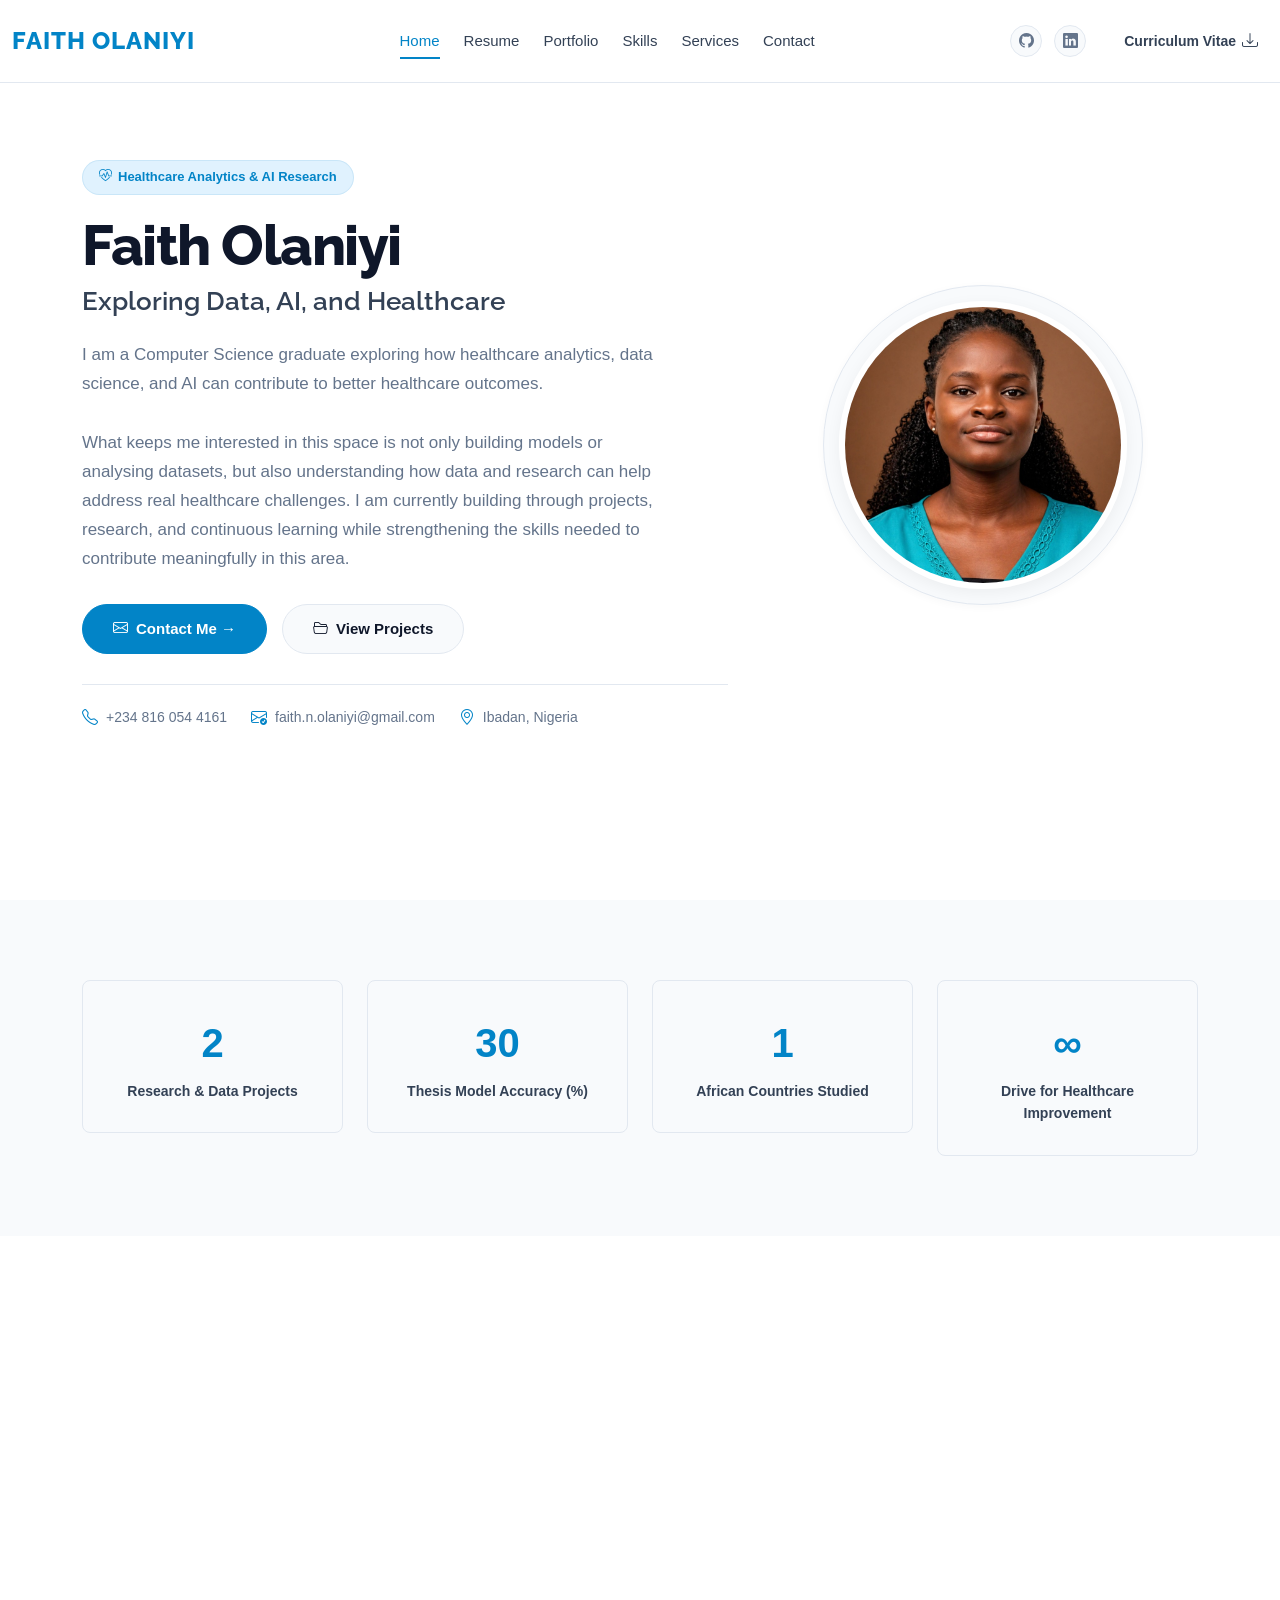
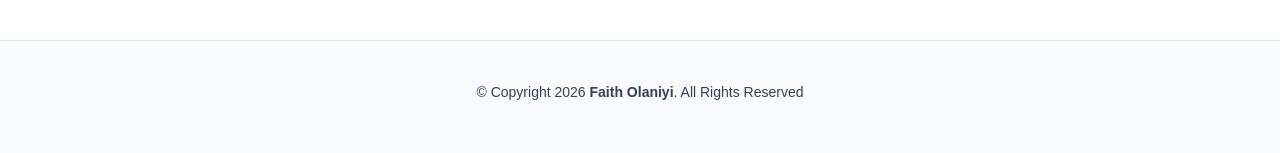
==== commit 6acc28f1: "fix header" ====
--- a/index.html
+++ b/index.html
@@ -41,7 +41,7 @@
   <header id="header" class="fixed-top">
     <div class="container-fluid d-flex justify-content-between align-items-center">
 
-      <h1 class="logo me-auto me-lg-0"><a href="index.html">FAITH <span>OLANIYI</span></a></h1>
+      <h1 class="logo me-auto me-lg-0"><a href="index.html"><span class="d-none d-sm-inline">FAITH </span><span class="d-none d-sm-inline">OLANIYI</span><span class="d-inline d-sm-none">F<span>O</span></span></a></h1>
 
       <nav id="navbar" class="navbar order-last order-lg-0">
         <ul>
--- a/assets/css/style.css
+++ b/assets/css/style.css
@@ -1,4 +1,4 @@
-/* Custom Clinical / Medical Blue CSS Theme
+﻿/* Custom Clinical / Medical Blue CSS Theme
    Author: Antigravity / Faith Olaniyi Portfolio
    Color Palette: White, Slate Gray, Powder Blue/Medical Accent (#0284c7)
 */
@@ -162,32 +162,7 @@
 
 @media (max-width: 576px) {
   #header .logo {
-    font-size: 13px;
-    letter-spacing: 0;
-  }
-  .header-social-links {
-    gap: 6px;
-    padding-left: 6px;
-  }
-  .header-social-links a {
-    width: 26px;
-    height: 26px;
-    font-size: 12px;
-  }
-  .header-social-links .header-cv-link {
-    font-size: 12px;
-    padding: 3px 6px;
-    gap: 4px;
-    margin-left: 4px !important;
-  }
-  .mobile-nav-toggle {
-    font-size: 22px;
-  }
-}
-
-@media (max-width: 420px) {
-  #header .logo {
-    font-size: 12px;
+    font-size: 18px;
   }
 }
 
@@ -354,12 +329,6 @@
   .navbar ul {
     display: none;
   }
-  /* Keep the nav shell as a flex item so the hamburger inside it renders */
-  .navbar {
-    display: flex;
-    align-items: center;
-    padding: 0;
-  }
 
   /* Prevent page from scrolling behind the open drawer */
   body.mobile-nav-active {
@@ -376,7 +345,7 @@
   }
 }
 
-/* ─── Mobile Nav Overlay (backdrop + drawer container) ─── */
+/* ΓöÇΓöÇΓöÇ Mobile Nav Overlay (backdrop + drawer container) ΓöÇΓöÇΓöÇ */
 #mobile-nav-overlay {
   visibility: hidden;
   pointer-events: none;
@@ -396,7 +365,7 @@
   transition: opacity 0.25s ease, visibility 0s linear 0s;
 }
 
-/* ─── Slide-out Drawer Panel ─── */
+/* ΓöÇΓöÇΓöÇ Slide-out Drawer Panel ΓöÇΓöÇΓöÇ */
 #mobile-nav-drawer {
   position: absolute;
   top: 0;
@@ -418,7 +387,7 @@
   transform: translateX(0);
 }
 
-/* ─── Close Button (X) — top of drawer, not floating ─── */
+/* ΓöÇΓöÇΓöÇ Close Button (X) ΓÇö top of drawer, not floating ΓöÇΓöÇΓöÇ */
 #mobile-nav-close {
   position: sticky;
   top: 0;
@@ -448,7 +417,7 @@
   background: var(--accent-light);
 }
 
-/* ─── Nav Links inside Drawer ─── */
+/* ΓöÇΓöÇΓöÇ Nav Links inside Drawer ΓöÇΓöÇΓöÇ */
 #mobile-nav-drawer nav {
   flex: 1;
   padding: 8px 0 30px 0;
@@ -765,29 +734,11 @@
     justify-content: center;
   }
   #hero h1 {
-    font-size: 36px;
-    letter-spacing: -0.5px;
-  }
-  #hero h2 {
-    font-size: 20px;
+    font-size: 42px;
   }
   .profile-image-container {
     width: 260px;
     height: 260px;
-  }
-}
-
-@media (max-width: 576px) {
-  #hero h1 {
-    font-size: 28px;
-    letter-spacing: -0.5px;
-  }
-  #hero h2 {
-    font-size: 17px;
-    margin-bottom: 16px;
-  }
-  .hero-bio {
-    font-size: 15px;
   }
 }
 
@@ -1003,7 +954,7 @@
 }
 
 .resume-skill-card li::before {
-  content: "•";
+  content: "ΓÇó";
   color: var(--accent-color);
   font-size: 18px;
 }
@@ -1337,4 +1288,4 @@
 #footer .copyright {
   margin-bottom: 10px;
   font-weight: 500;
-}+}
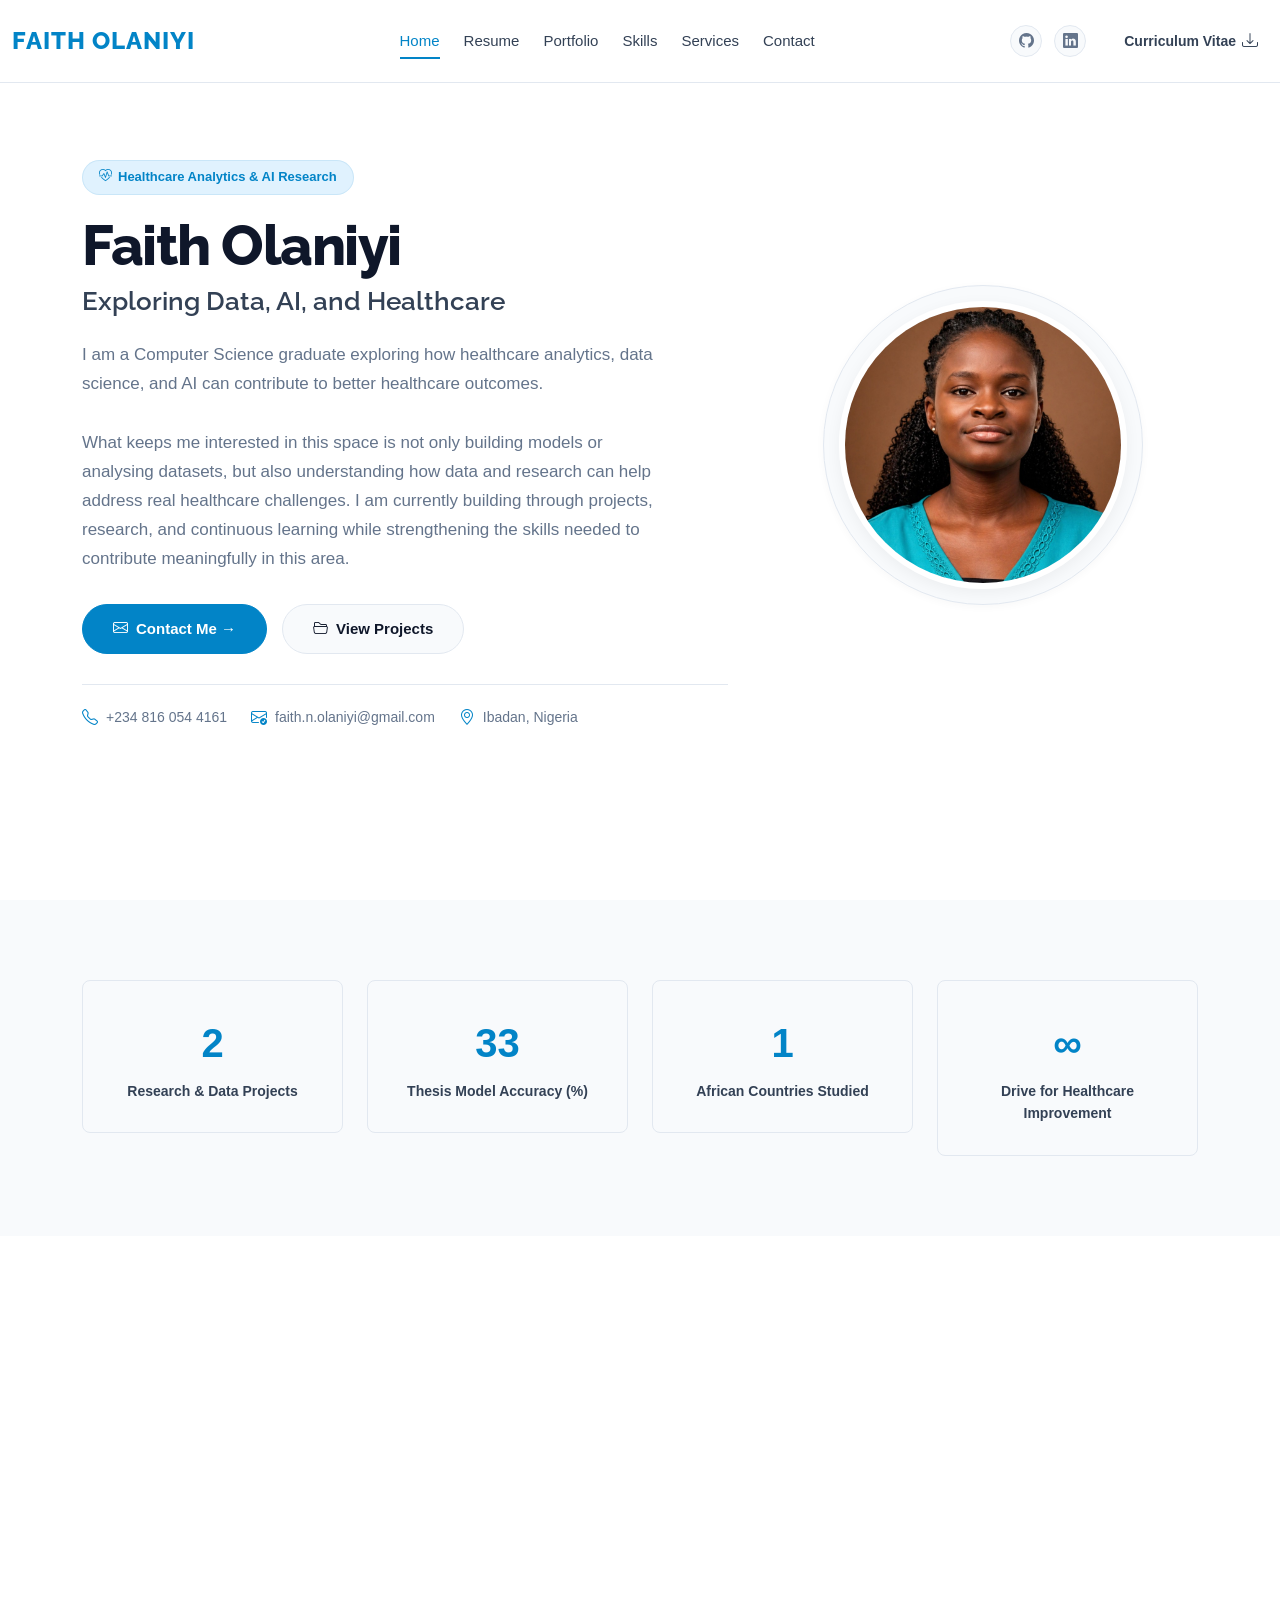
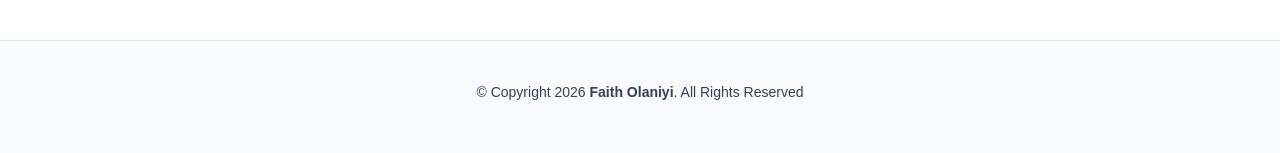
==== commit 364ada64: "fix skills page" ====
--- a/index.html
+++ b/index.html
@@ -41,7 +41,7 @@
   <header id="header" class="fixed-top">
     <div class="container-fluid d-flex justify-content-between align-items-center">
 
-      <h1 class="logo me-auto me-lg-0"><a href="index.html"><span class="d-none d-sm-inline">FAITH </span><span class="d-none d-sm-inline">OLANIYI</span><span class="d-inline d-sm-none">F<span>O</span></span></a></h1>
+      <h1 class="logo me-auto me-lg-0"><a href="index.html"><span class="d-none d-sm-inline">FAITH </span><span class="d-none d-sm-inline">OLANIYI</span><span class="d-inline d-sm-none logo-initials">F<span>O</span></span></a></h1>
 
       <nav id="navbar" class="navbar order-last order-lg-0">
         <ul>
--- a/assets/css/style.css
+++ b/assets/css/style.css
@@ -1,4 +1,4 @@
-﻿/* Custom Clinical / Medical Blue CSS Theme
+/* Custom Clinical / Medical Blue CSS Theme
    Author: Antigravity / Faith Olaniyi Portfolio
    Color Palette: White, Slate Gray, Powder Blue/Medical Accent (#0284c7)
 */
@@ -191,6 +191,11 @@
   color: var(--accent-color);
 }
 
+/* Mobile initials: "F" in primary, "O" in accent (matching FAITH / OLANIYI) */
+#header .logo a .logo-initials {
+  color: var(--text-primary);
+}
+
 .navbar {
   padding: 0;
 }
@@ -345,7 +350,7 @@
   }
 }
 
-/* ΓöÇΓöÇΓöÇ Mobile Nav Overlay (backdrop + drawer container) ΓöÇΓöÇΓöÇ */
+/* ─── Mobile Nav Overlay (backdrop + drawer container) ─── */
 #mobile-nav-overlay {
   visibility: hidden;
   pointer-events: none;
@@ -365,7 +370,7 @@
   transition: opacity 0.25s ease, visibility 0s linear 0s;
 }
 
-/* ΓöÇΓöÇΓöÇ Slide-out Drawer Panel ΓöÇΓöÇΓöÇ */
+/* ─── Slide-out Drawer Panel ─── */
 #mobile-nav-drawer {
   position: absolute;
   top: 0;
@@ -387,7 +392,7 @@
   transform: translateX(0);
 }
 
-/* ΓöÇΓöÇΓöÇ Close Button (X) ΓÇö top of drawer, not floating ΓöÇΓöÇΓöÇ */
+/* ─── Close Button (X) — top of drawer, not floating ─── */
 #mobile-nav-close {
   position: sticky;
   top: 0;
@@ -417,7 +422,7 @@
   background: var(--accent-light);
 }
 
-/* ΓöÇΓöÇΓöÇ Nav Links inside Drawer ΓöÇΓöÇΓöÇ */
+/* ─── Nav Links inside Drawer ─── */
 #mobile-nav-drawer nav {
   flex: 1;
   padding: 8px 0 30px 0;
@@ -954,7 +959,7 @@
 }
 
 .resume-skill-card li::before {
-  content: "ΓÇó";
+  content: "•";
   color: var(--accent-color);
   font-size: 18px;
 }
@@ -1288,4 +1293,4 @@
 #footer .copyright {
   margin-bottom: 10px;
   font-weight: 500;
-}
+}
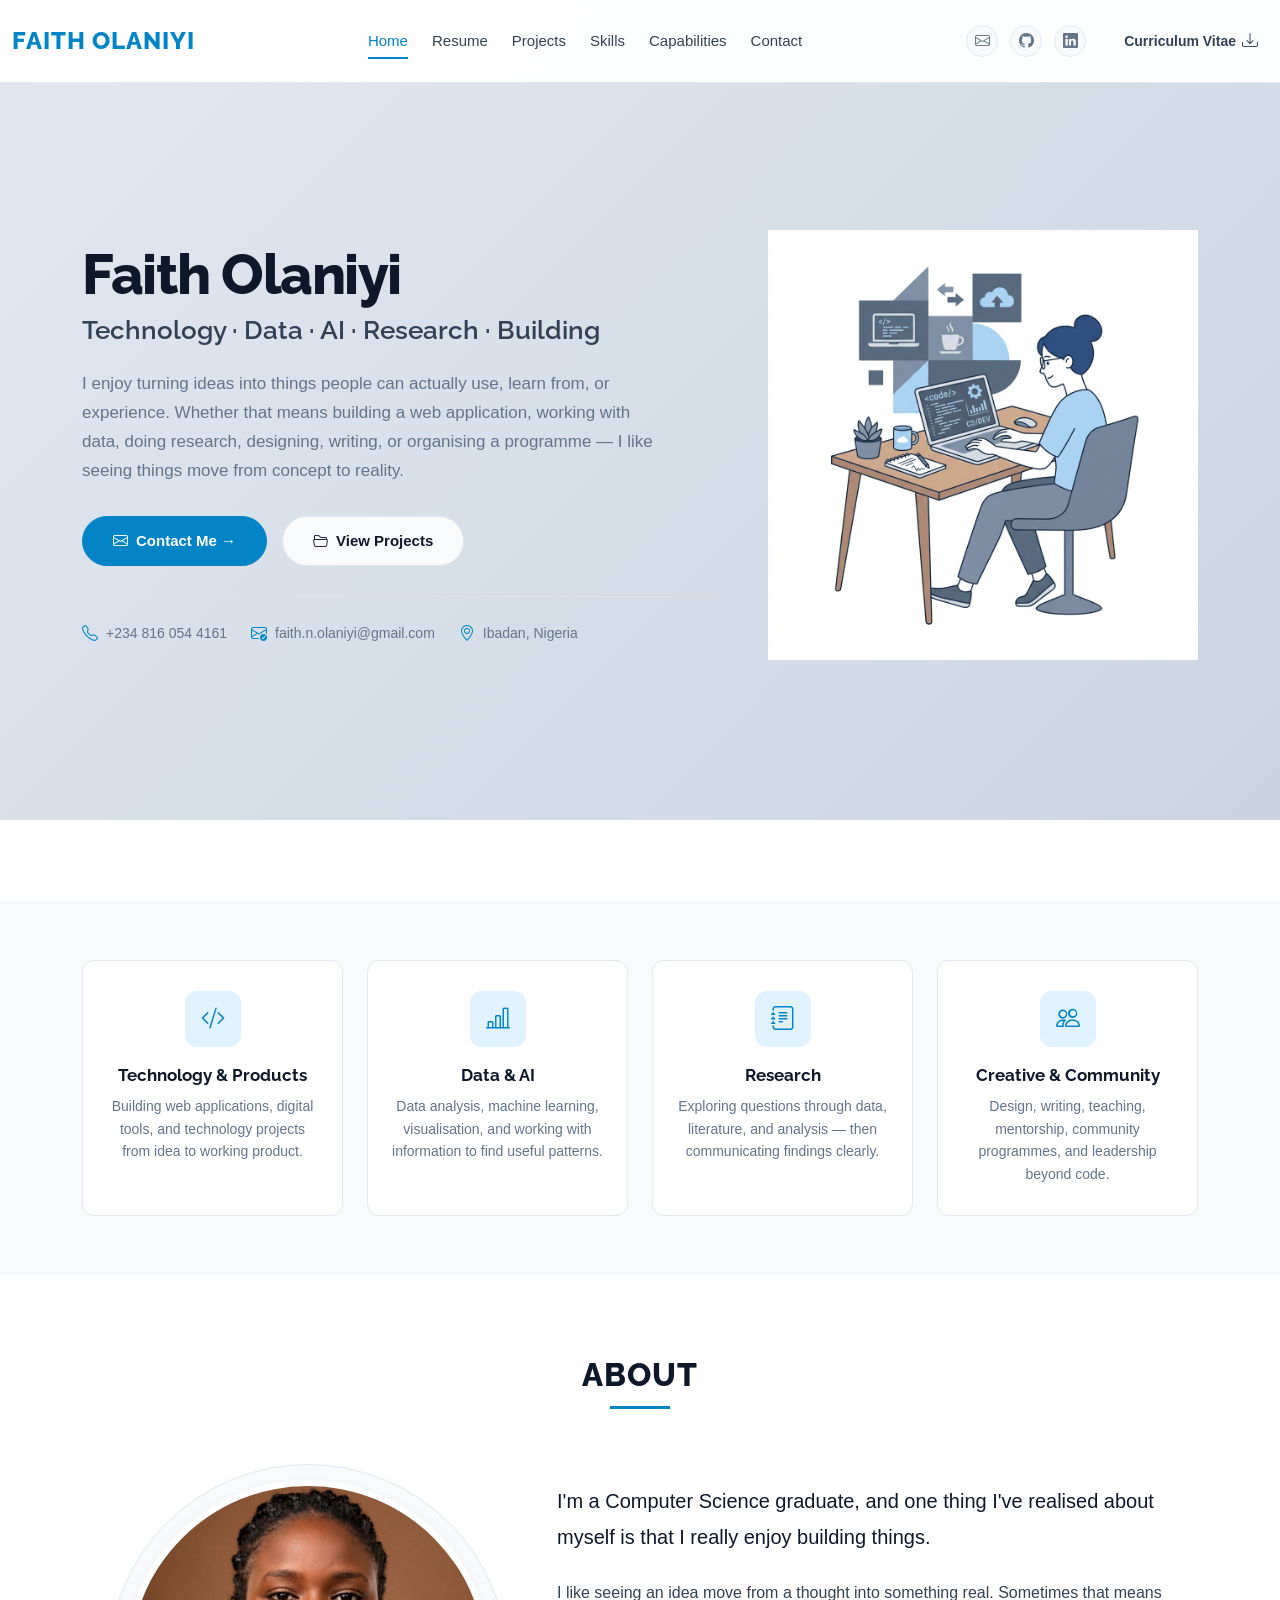
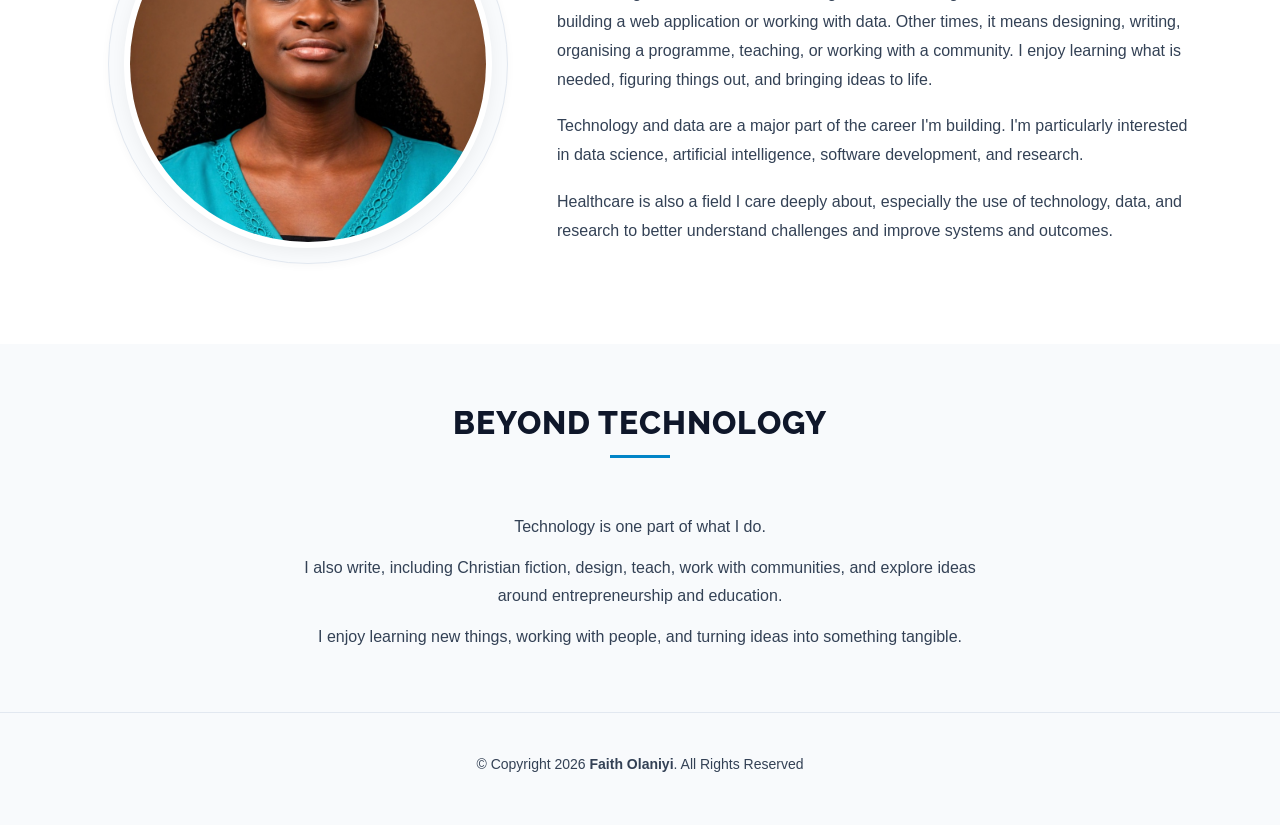
==== commit 3027252e: "feat: redesign homepage layout and update navigation" ====
--- a/index.html
+++ b/index.html
@@ -5,17 +5,17 @@
   <meta charset="utf-8">
   <meta content="width=device-width, initial-scale=1.0" name="viewport">
 
-  <title>Faith Olaniyi | Healthcare Analytics • AI Research • Public Health</title>
+  <title>Faith Olaniyi | Computer Science · Technology · Data · AI · Research</title>
   <meta
-    content="Faith Olaniyi — Emerging Health Data Scientist and AI Researcher at the intersection of Machine Learning, Artificial Intelligence, and Public Health in Africa."
+    content="Faith Olaniyi — Computer Science graduate who enjoys building things across technology, data, AI, research, design, writing, and community work."
     name="description">
   <meta
-    content="Health Data Science, AI Research, Machine Learning, Public Health, Child Malnutrition, Streamlit, Python"
+    content="Computer Science, Technology, Data Science, AI, Research, Software Development, Web Development, Design, Writing, Healthcare, Portfolio"
     name="keywords">
 
   <!-- Favicons -->
   <link
-    href="data:image/svg+xml,<svg xmlns=%22http://www.w3.org/2000/svg%22 viewBox=%220 0 100 100%22><text y=%22.9em%22 font-size=%2290%22>🩺</text></svg>"
+    href="data:image/svg+xml,<svg xmlns=%22http://www.w3.org/2000/svg%22 viewBox=%220 0 100 100%22><text y=%22.9em%22 font-size=%2290%22>💡</text></svg>"
     rel="icon">
 
   <!-- Google Fonts -->
@@ -47,15 +47,16 @@
         <ul>
           <li><a class="active" href="index.html">Home</a></li>
           <li><a href="resume.html">Resume</a></li>
-          <li><a href="portfolio.html">Portfolio</a></li>
+          <li><a href="portfolio.html">Projects</a></li>
           <li><a href="skills.html">Skills</a></li>
-          <li><a href="services.html">Services</a></li>
+          <li><a href="services.html">Capabilities</a></li>
           <li><a href="contact.html">Contact</a></li>
         </ul>
         <i class="bi bi-list mobile-nav-toggle"></i>
       </nav><!-- .navbar -->
 
       <div class="header-social-links d-flex align-items-center">
+        <a href="mailto:faith.n.olaniyi@gmail.com" class="email" title="Email"><i class="bi bi-envelope"></i></a>
         <a href="https://github.com/faithopia21" class="github" target="_blank" rel="noopener" title="GitHub"><i
             class="bi bi-github"></i></a>
         <a href="https://www.linkedin.com/in/faith-oluwanifemi-olaniyi/" class="linkedin" target="_blank" rel="noopener"
@@ -83,9 +84,9 @@
         <ul>
           <li><a class="active" href="index.html">Home</a></li>
           <li><a href="resume.html">Resume</a></li>
-          <li><a href="portfolio.html">Portfolio</a></li>
+          <li><a href="portfolio.html">Projects</a></li>
           <li><a href="skills.html">Skills</a></li>
-          <li><a href="services.html">Services</a></li>
+          <li><a href="services.html">Capabilities</a></li>
           <li><a href="contact.html">Contact</a></li>
         </ul>
       </nav>
@@ -97,26 +98,16 @@
     <div class="container" data-aos="zoom-in" data-aos-delay="100">
       <div class="hero-content">
         <div class="hero-left text-start">
-          <div class="badge-clinical">
-            <i class="bi bi-heart-pulse"></i> Healthcare Analytics &amp; AI Research
-          </div>
           <h1>Faith Olaniyi</h1>
-          <h2>Exploring Data, AI, and Healthcare</h2>
+          <h2>Technology · Data · AI · Research · Building</h2>
           <p class="hero-bio">
-            I am a Computer Science graduate exploring how healthcare analytics, data science, and AI can contribute to
-            better healthcare outcomes.
-          </p>
-          <p class="hero-bio">
-            What keeps me interested in this space is not only building models or analysing datasets, but also
-            understanding how data and research can help address real healthcare challenges. I am currently building
-            through projects, research, and continuous learning while strengthening the skills needed to contribute
-            meaningfully in this area.
+            I enjoy turning ideas into things people can actually use, learn from, or experience. Whether that means building a web application, working with data, doing research, designing, writing, or organising a programme — I like seeing things move from concept to reality.
           </p>
           <div class="hero-btns">
             <a href="contact.html" class="btn-primary-blue"><i class="bi bi-envelope"></i> Contact Me &rarr;</a>
             <a href="portfolio.html" class="btn-secondary-blue"><i class="bi bi-folder2-open"></i> View Projects</a>
           </div>
-          <div class="hero-contact-footer">
+          <div class="hero-contact-footer mt-4 pt-4 border-top">
             <div class="hero-contact-item">
               <i class="bi bi-telephone"></i>
               <a href="tel:+2348160544161">+234 816 054 4161</a>
@@ -132,9 +123,8 @@
           </div>
         </div>
         <div class="hero-right">
-          <div class="profile-image-container">
-            <img src="assets/img/porfolio pic.jpg" alt="Faith Olaniyi Profile Picture">
-          </div>
+          <img src="assets/img/hero-illustration.jpg" alt="Developer Illustration" class="hero-illustration light-mode-img">
+          <img src="assets/img/hero-illustration-dark.jpg" alt="Developer Illustration" class="hero-illustration dark-mode-img">
         </div>
       </div>
     </div>
@@ -142,45 +132,112 @@
 
   <main id="main">
 
-    <!-- ======= Stats Section ======= -->
-    <section id="facts" class="facts section-bg">
+    <!-- ======= Focus Areas Section (replacing Stats) ======= -->
+    <section id="focus-areas" class="focus-areas section-bg">
       <div class="container" data-aos="fade-up">
 
-        <div class="row justify-content-center">
-          <div class="col-lg-3 col-md-6 mb-4 mb-lg-0">
-            <div class="stat-box">
-              <span data-purecounter-start="0" data-purecounter-end="6" data-purecounter-duration="1"
-                class="purecounter">0</span>
-              <p>Research &amp; Data Projects</p>
-            </div>
-          </div>
-
-          <div class="col-lg-3 col-md-6 mb-4 mb-lg-0">
-            <div class="stat-box">
-              <span data-purecounter-start="0" data-purecounter-end="91.67" data-purecounter-duration="1"
-                class="purecounter">0</span>
-              <p>Thesis Model Accuracy (%)</p>
-            </div>
-          </div>
-
-          <div class="col-lg-3 col-md-6 mb-4 mb-md-0">
-            <div class="stat-box">
-              <span data-purecounter-start="0" data-purecounter-end="2" data-purecounter-duration="1"
-                class="purecounter">0</span>
-              <p>African Countries Studied</p>
-            </div>
-          </div>
-
-          <div class="col-lg-3 col-md-6">
-            <div class="stat-box">
-              <span>&infin;</span>
-              <p>Drive for Healthcare Improvement</p>
-            </div>
-          </div>
-        </div>
-
-      </div>
-    </section><!-- End Stats Section -->
+        <div class="row justify-content-center g-4">
+          <div class="col-lg-3 col-md-6">
+            <div class="focus-card">
+              <div class="focus-card-icon">
+                <i class="bi bi-code-slash"></i>
+              </div>
+              <h4>Technology & Products</h4>
+              <p>Building web applications, digital tools, and technology projects from idea to working product.</p>
+            </div>
+          </div>
+
+          <div class="col-lg-3 col-md-6">
+            <div class="focus-card">
+              <div class="focus-card-icon">
+                <i class="bi bi-bar-chart-line"></i>
+              </div>
+              <h4>Data & AI</h4>
+              <p>Data analysis, machine learning, visualisation, and working with information to find useful patterns.</p>
+            </div>
+          </div>
+
+          <div class="col-lg-3 col-md-6">
+            <div class="focus-card">
+              <div class="focus-card-icon">
+                <i class="bi bi-journal-text"></i>
+              </div>
+              <h4>Research</h4>
+              <p>Exploring questions through data, literature, and analysis — then communicating findings clearly.</p>
+            </div>
+          </div>
+
+          <div class="col-lg-3 col-md-6">
+            <div class="focus-card">
+              <div class="focus-card-icon">
+                <i class="bi bi-people"></i>
+              </div>
+              <h4>Creative & Community</h4>
+              <p>Design, writing, teaching, mentorship, community programmes, and leadership beyond code.</p>
+            </div>
+          </div>
+        </div>
+
+      </div>
+    </section><!-- End Focus Areas Section -->
+
+    <!-- ======= About Section ======= -->
+    <section id="about" class="about-section">
+      <div class="container" data-aos="fade-up">
+
+        <div class="section-title">
+          <h2>About</h2>
+        </div>
+
+        <div class="row align-items-center gy-5">
+          <div class="col-lg-5 d-flex justify-content-center" data-aos="fade-right" data-aos-delay="100">
+            <div class="profile-image-container about-profile-img">
+              <img src="assets/img/porfolio pic.jpg" alt="Faith Olaniyi Profile Picture">
+            </div>
+          </div>
+          <div class="col-lg-7" data-aos="fade-left" data-aos-delay="200">
+            <div class="about-content">
+              <p class="fs-5 fw-medium mb-4" style="color: var(--text-primary);">
+                I'm a Computer Science graduate, and one thing I've realised about myself is that I really enjoy building things.
+              </p>
+              <p>
+                I like seeing an idea move from a thought into something real. Sometimes that means building a web application or working with data. Other times, it means designing, writing, organising a programme, teaching, or working with a community. I enjoy learning what is needed, figuring things out, and bringing ideas to life.
+              </p>
+              <p>
+                Technology and data are a major part of the career I'm building. I'm particularly interested in data science, artificial intelligence, software development, and research.
+              </p>
+              <p>
+                Healthcare is also a field I care deeply about, especially the use of technology, data, and research to better understand challenges and improve systems and outcomes.
+              </p>
+            </div>
+          </div>
+        </div>
+
+      </div>
+    </section><!-- End About Section -->
+
+    <!-- ======= Beyond Technology Section ======= -->
+    <section id="beyond-tech" class="beyond-tech-section section-bg">
+      <div class="container" data-aos="fade-up">
+
+        <div class="section-title">
+          <h2>Beyond Technology</h2>
+        </div>
+
+        <div class="beyond-tech-card">
+          <p>
+            Technology is one part of what I do.
+          </p>
+          <p>
+            I also write, including Christian fiction, design, teach, work with communities, and explore ideas around entrepreneurship and education.
+          </p>
+          <p>
+            I enjoy learning new things, working with people, and turning ideas into something tangible.
+          </p>
+        </div>
+
+      </div>
+    </section><!-- End Beyond Technology Section -->
 
 
   </main><!-- End #main -->
--- a/assets/css/style.css
+++ b/assets/css/style.css
@@ -1,6 +1,6 @@
-/* Custom Clinical / Medical Blue CSS Theme
-   Author: Antigravity / Faith Olaniyi Portfolio
-   Color Palette: White, Slate Gray, Powder Blue/Medical Accent (#0284c7)
+/* Custom Professional Portfolio CSS Theme
+   Author: Faith Olaniyi Portfolio
+   Color Palette: White, Slate Gray, Accent Blue (#0284c7)
 */
 
 :root {
@@ -44,6 +44,18 @@
     --shadow-md: 0 8px 20px rgba(0, 0, 0, 0.3);
     --shadow-lg: 0 16px 36px rgba(0, 0, 0, 0.4);
   }
+
+  #hero {
+    background: #131B2E !important;
+  }
+
+  .light-mode-img {
+    display: none !important;
+  }
+
+  .dark-mode-img {
+    display: block !important;
+  }
 }
 
 /* Global Styles */
@@ -532,8 +544,19 @@
   display: flex;
   align-items: center;
   padding: 130px 0 60px 0;
-  background: linear-gradient(var(--hero-overlay), var(--hero-overlay)), url("../img/hero-bg.jpeg") center center no-repeat;
-  background-size: cover;
+  background: linear-gradient(135deg, #e2e8f0 0%, #cbd5e1 100%);
+}
+
+
+.hero-illustration {
+  width: 100%;
+  max-width: 500px;
+  height: auto;
+  mix-blend-mode: multiply;
+}
+
+.dark-mode-img {
+  display: none;
 }
 
 .hero-content {
@@ -926,9 +949,21 @@
 
 .resume-skills-grid {
   display: grid;
-  grid-template-columns: repeat(auto-fit, minmax(200px, 1fr));
+  grid-template-columns: repeat(3, 1fr);
   gap: 20px;
   margin-top: 30px;
+}
+
+@media (max-width: 991px) {
+  .resume-skills-grid {
+    grid-template-columns: repeat(2, 1fr);
+  }
+}
+
+@media (max-width: 768px) {
+  .resume-skills-grid {
+    grid-template-columns: 1fr;
+  }
 }
 
 .resume-skill-card {
@@ -1293,4 +1328,172 @@
 #footer .copyright {
   margin-bottom: 10px;
   font-weight: 500;
+}
+
+/*--------------------------------------------------------------
+# Focus Areas Section (Homepage — replacing Stats)
+--------------------------------------------------------------*/
+.focus-areas {
+  padding: 60px 0;
+}
+
+.focus-card {
+  text-align: center;
+  padding: 30px 24px;
+  background: var(--card-bg);
+  border: 1px solid var(--border-color);
+  border-radius: 12px;
+  transition: var(--transition);
+  height: 100%;
+}
+
+.focus-card:hover {
+  transform: translateY(-4px);
+  border-color: var(--accent-color);
+  box-shadow: var(--shadow-md);
+}
+
+.focus-card-icon {
+  width: 56px;
+  height: 56px;
+  display: flex;
+  align-items: center;
+  justify-content: center;
+  background: var(--accent-light);
+  border-radius: 12px;
+  margin: 0 auto 18px auto;
+}
+
+.focus-card-icon i {
+  font-size: 24px;
+  color: var(--accent-color);
+}
+
+.focus-card h4 {
+  font-size: 17px;
+  font-weight: 700;
+  margin-bottom: 10px;
+}
+
+.focus-card p {
+  font-size: 14px;
+  color: var(--text-muted);
+  line-height: 1.6;
+  margin: 0;
+}
+
+/*--------------------------------------------------------------
+# About Section (Homepage)
+--------------------------------------------------------------*/
+.about-section {
+  padding: 80px 0;
+}
+
+.about-content p {
+  font-size: 16px;
+  color: var(--text-secondary);
+  line-height: 1.8;
+  margin-bottom: 18px;
+}
+
+.about-content p:last-child {
+  margin-bottom: 0;
+}
+
+.about-profile-img {
+  width: 100%;
+  max-width: 400px;
+  height: auto;
+  aspect-ratio: 1/1;
+}
+
+@media (max-width: 991px) {
+  .about-profile-img {
+    margin-bottom: 30px;
+    max-width: 320px;
+  }
+}
+
+/*--------------------------------------------------------------
+# Beyond Technology Section (Homepage)
+--------------------------------------------------------------*/
+.beyond-tech-section {
+  padding: 60px 0;
+}
+
+.beyond-tech-card {
+  max-width: 700px;
+  margin: 0 auto;
+  text-align: center;
+}
+
+.beyond-tech-card p {
+  font-size: 16px;
+  color: var(--text-secondary);
+  line-height: 1.8;
+  margin-bottom: 12px;
+}
+
+.beyond-tech-card p:last-child {
+  margin-bottom: 0;
+}
+
+/*--------------------------------------------------------------
+# Creative & Community Note (Portfolio Page)
+--------------------------------------------------------------*/
+.creative-community-note {
+  display: flex;
+  align-items: flex-start;
+  gap: 20px;
+  background: var(--card-bg);
+  border: 1px solid var(--border-color);
+  border-radius: 12px;
+  padding: 30px;
+  box-shadow: var(--shadow-sm);
+  border-left: 4px solid var(--accent-color);
+}
+
+.creative-community-note-icon {
+  width: 48px;
+  height: 48px;
+  display: flex;
+  align-items: center;
+  justify-content: center;
+  background: var(--accent-light);
+  border-radius: 10px;
+  flex-shrink: 0;
+}
+
+.creative-community-note-icon i {
+  font-size: 22px;
+  color: var(--accent-color);
+}
+
+.creative-community-note h4 {
+  font-size: 17px;
+  font-weight: 700;
+  margin-bottom: 8px;
+}
+
+.creative-community-note p {
+  font-size: 14px;
+  color: var(--text-muted);
+  line-height: 1.7;
+  margin: 0;
+}
+
+@media (max-width: 576px) {
+  .creative-community-note {
+    flex-direction: column;
+    gap: 14px;
+    padding: 24px 20px;
+  }
+}
+
+/*--------------------------------------------------------------
+# Additional Project Badge Variants
+--------------------------------------------------------------*/
+.project-badge.data-ai {
+  background: #fef3c7;
+  color: #b45309;
 }
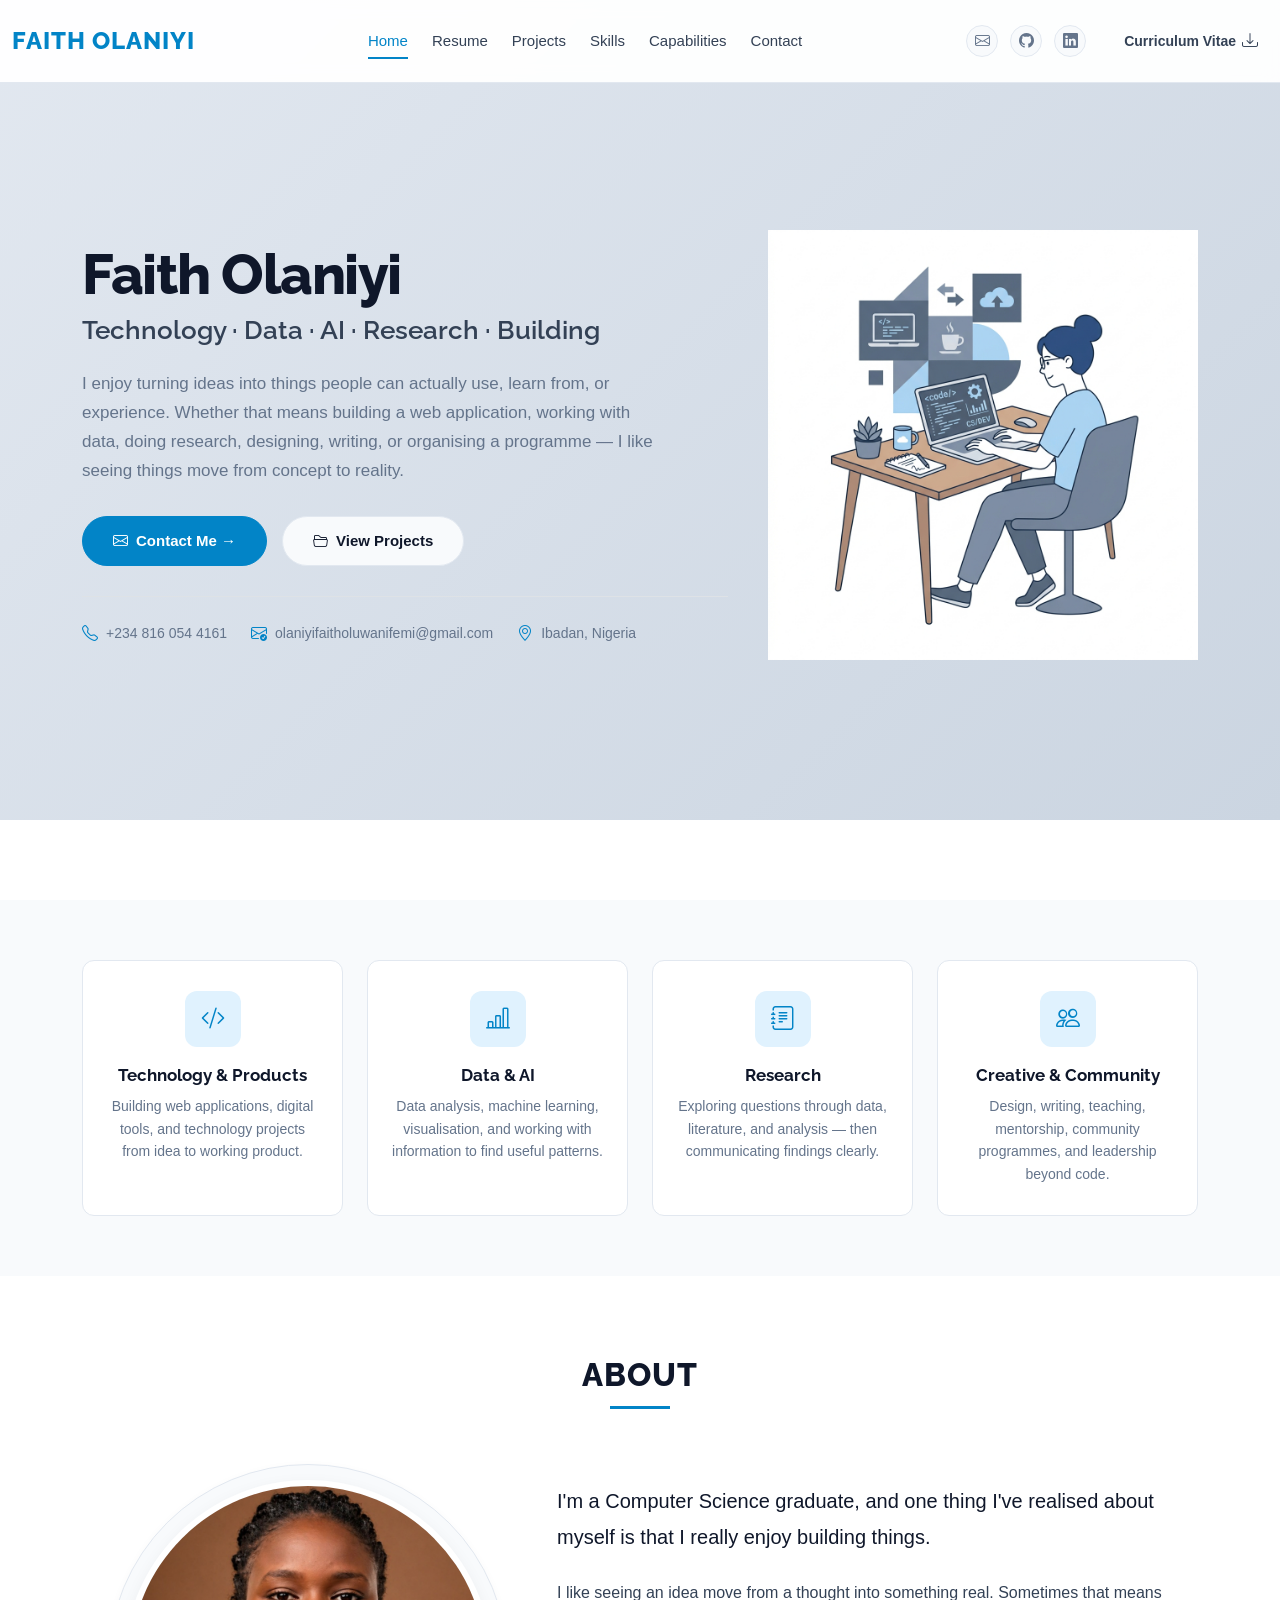
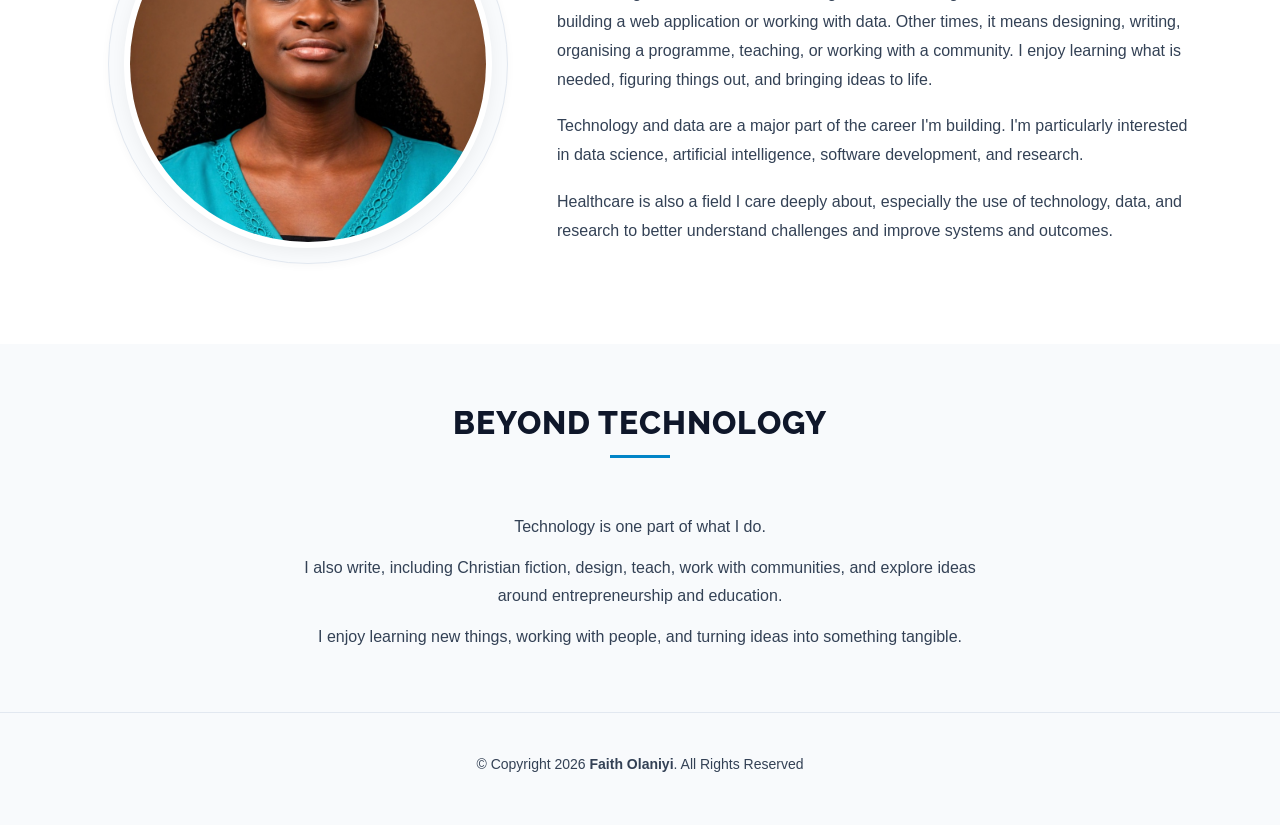
==== commit cc8be765: "adjust and update resume page" ====
--- a/index.html
+++ b/index.html
@@ -56,12 +56,12 @@
       </nav><!-- .navbar -->
 
       <div class="header-social-links d-flex align-items-center">
-        <a href="mailto:faith.n.olaniyi@gmail.com" class="email" title="Email"><i class="bi bi-envelope"></i></a>
+        <a href="mailto:olaniyifaitholuwanifemi@gmail.com" class="email" title="Email"><i class="bi bi-envelope"></i></a>
         <a href="https://github.com/faithopia21" class="github" target="_blank" rel="noopener" title="GitHub"><i
             class="bi bi-github"></i></a>
         <a href="https://www.linkedin.com/in/faith-oluwanifemi-olaniyi/" class="linkedin" target="_blank" rel="noopener"
           title="LinkedIn"><i class="bi bi-linkedin"></i></a>
-        <a href="https://drive.google.com/file/d/1GLb9bj02l4oCWZSG1vQ8iIWyE7MvM2R3/view?usp=sharing" target="_blank"
+        <a href="https://drive.google.com/file/d/1C9tw3WjFCwX9zBwH9m-5orhxDbaDsdLb/view?usp=drive_link" target="_blank"
           rel="noopener" class="header-cv-link ms-3" title="View Curriculum Vitae (Google Drive)">
           <span class="d-none d-md-inline">Curriculum Vitae</span>
           <span class="d-inline d-md-none">CV</span>
@@ -114,7 +114,7 @@
             </div>
             <div class="hero-contact-item">
               <i class="bi bi-envelope-check"></i>
-              <a href="mailto:faith.n.olaniyi@gmail.com">faith.n.olaniyi@gmail.com</a>
+              <a href="mailto:olaniyifaitholuwanifemi@gmail.com">olaniyifaitholuwanifemi@gmail.com</a>
             </div>
             <div class="hero-contact-item">
               <i class="bi bi-geo-alt"></i>
